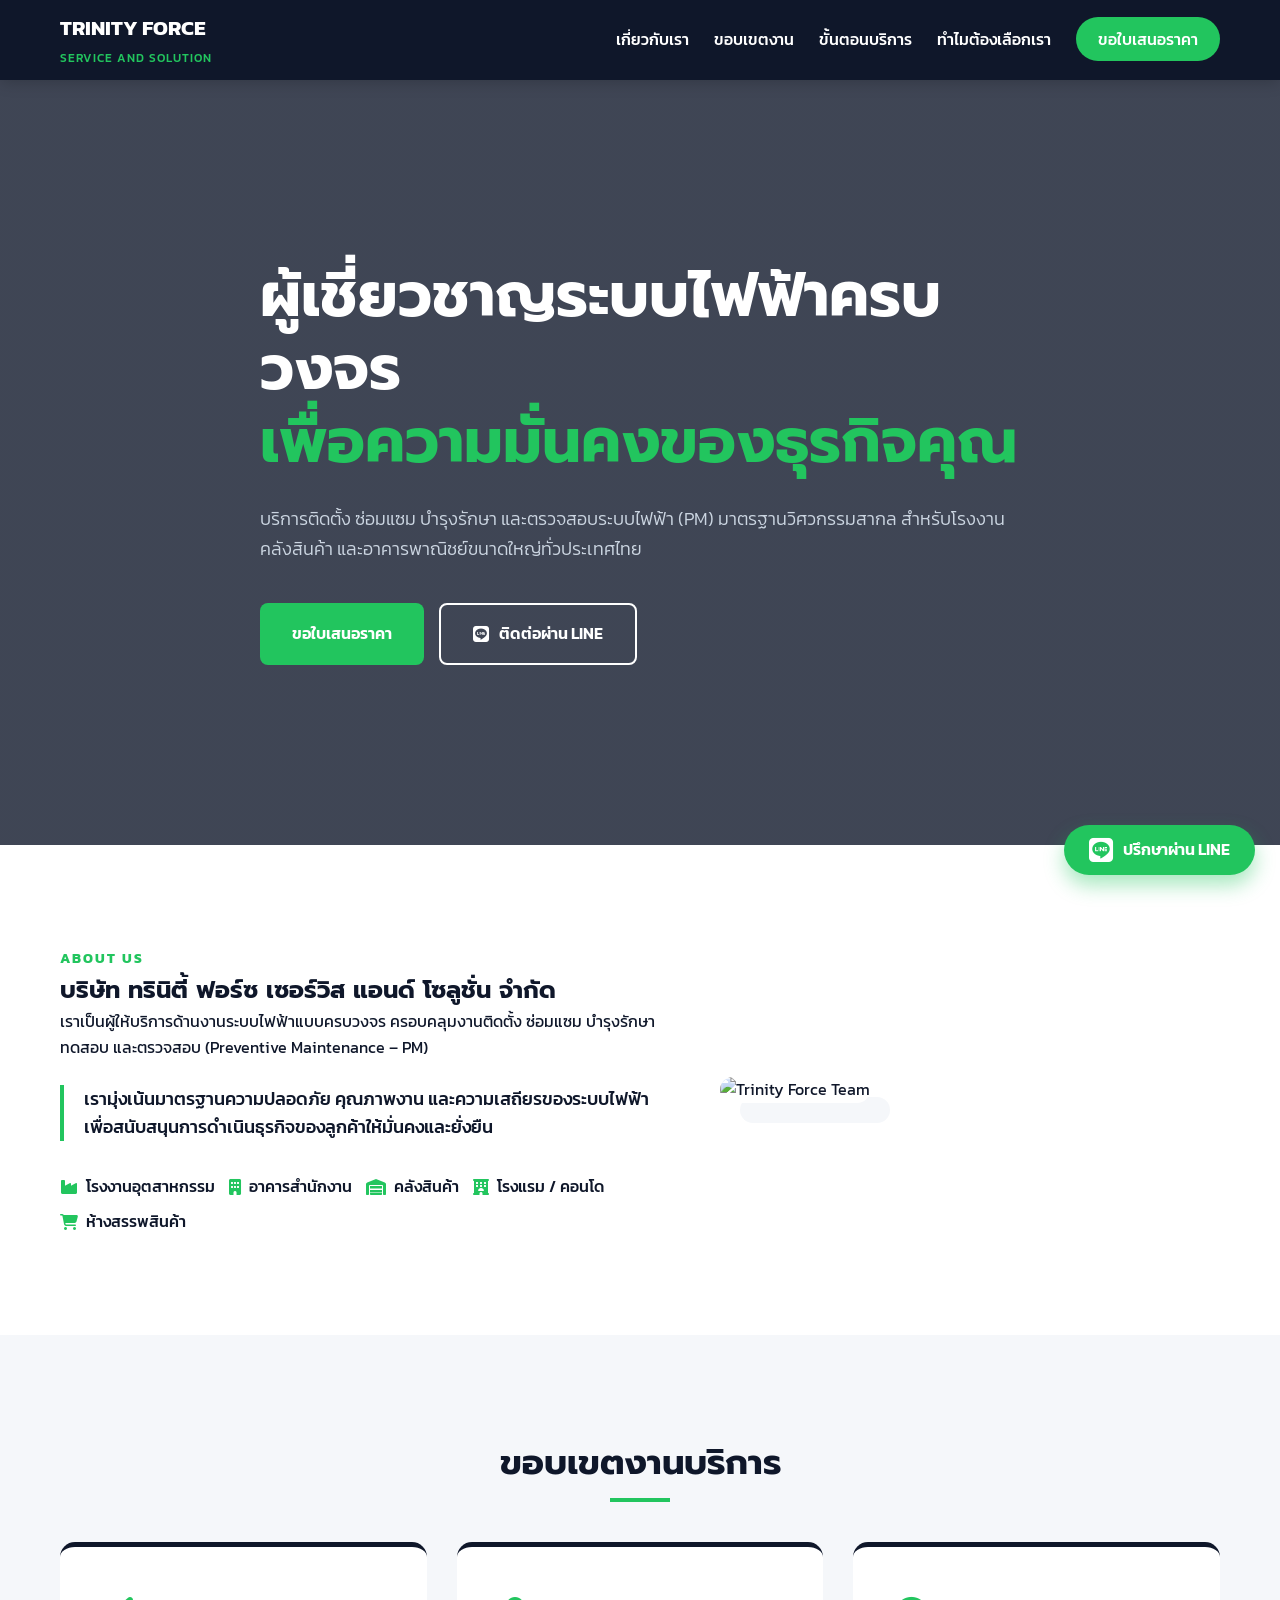
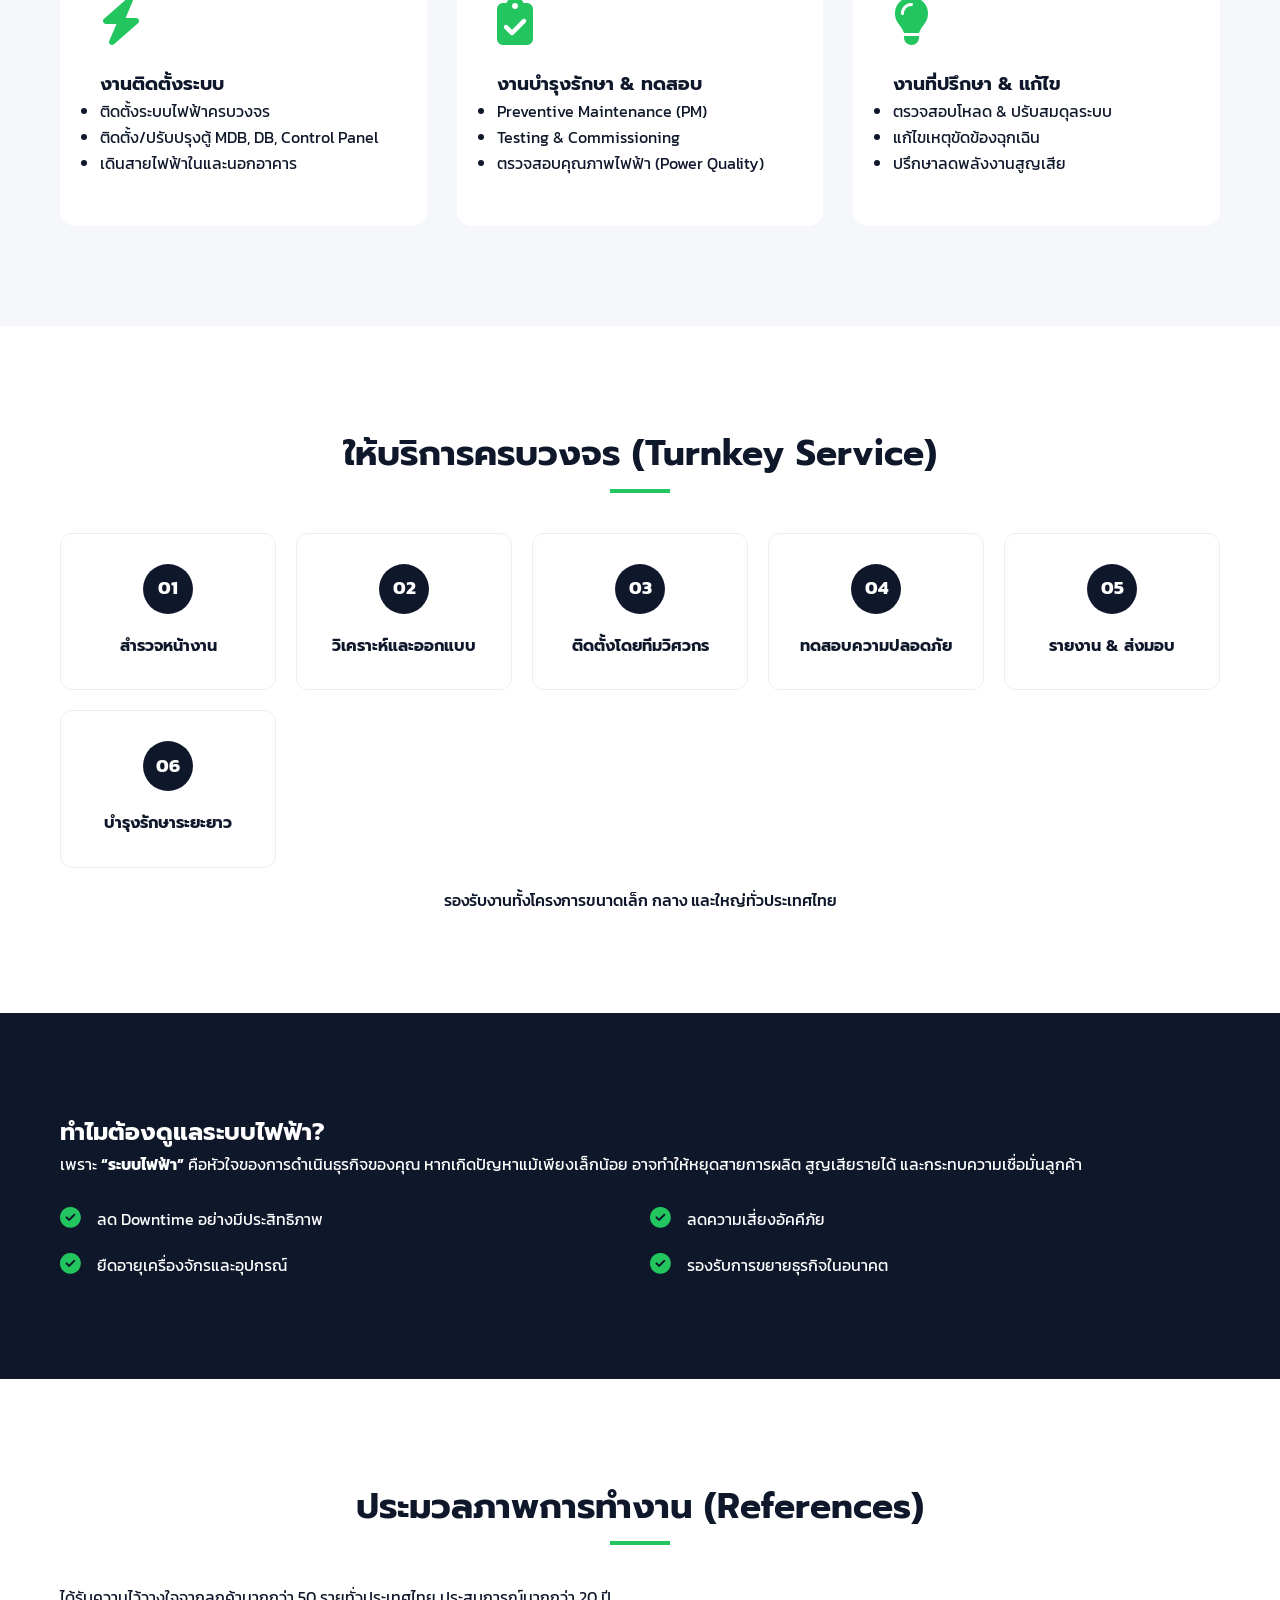
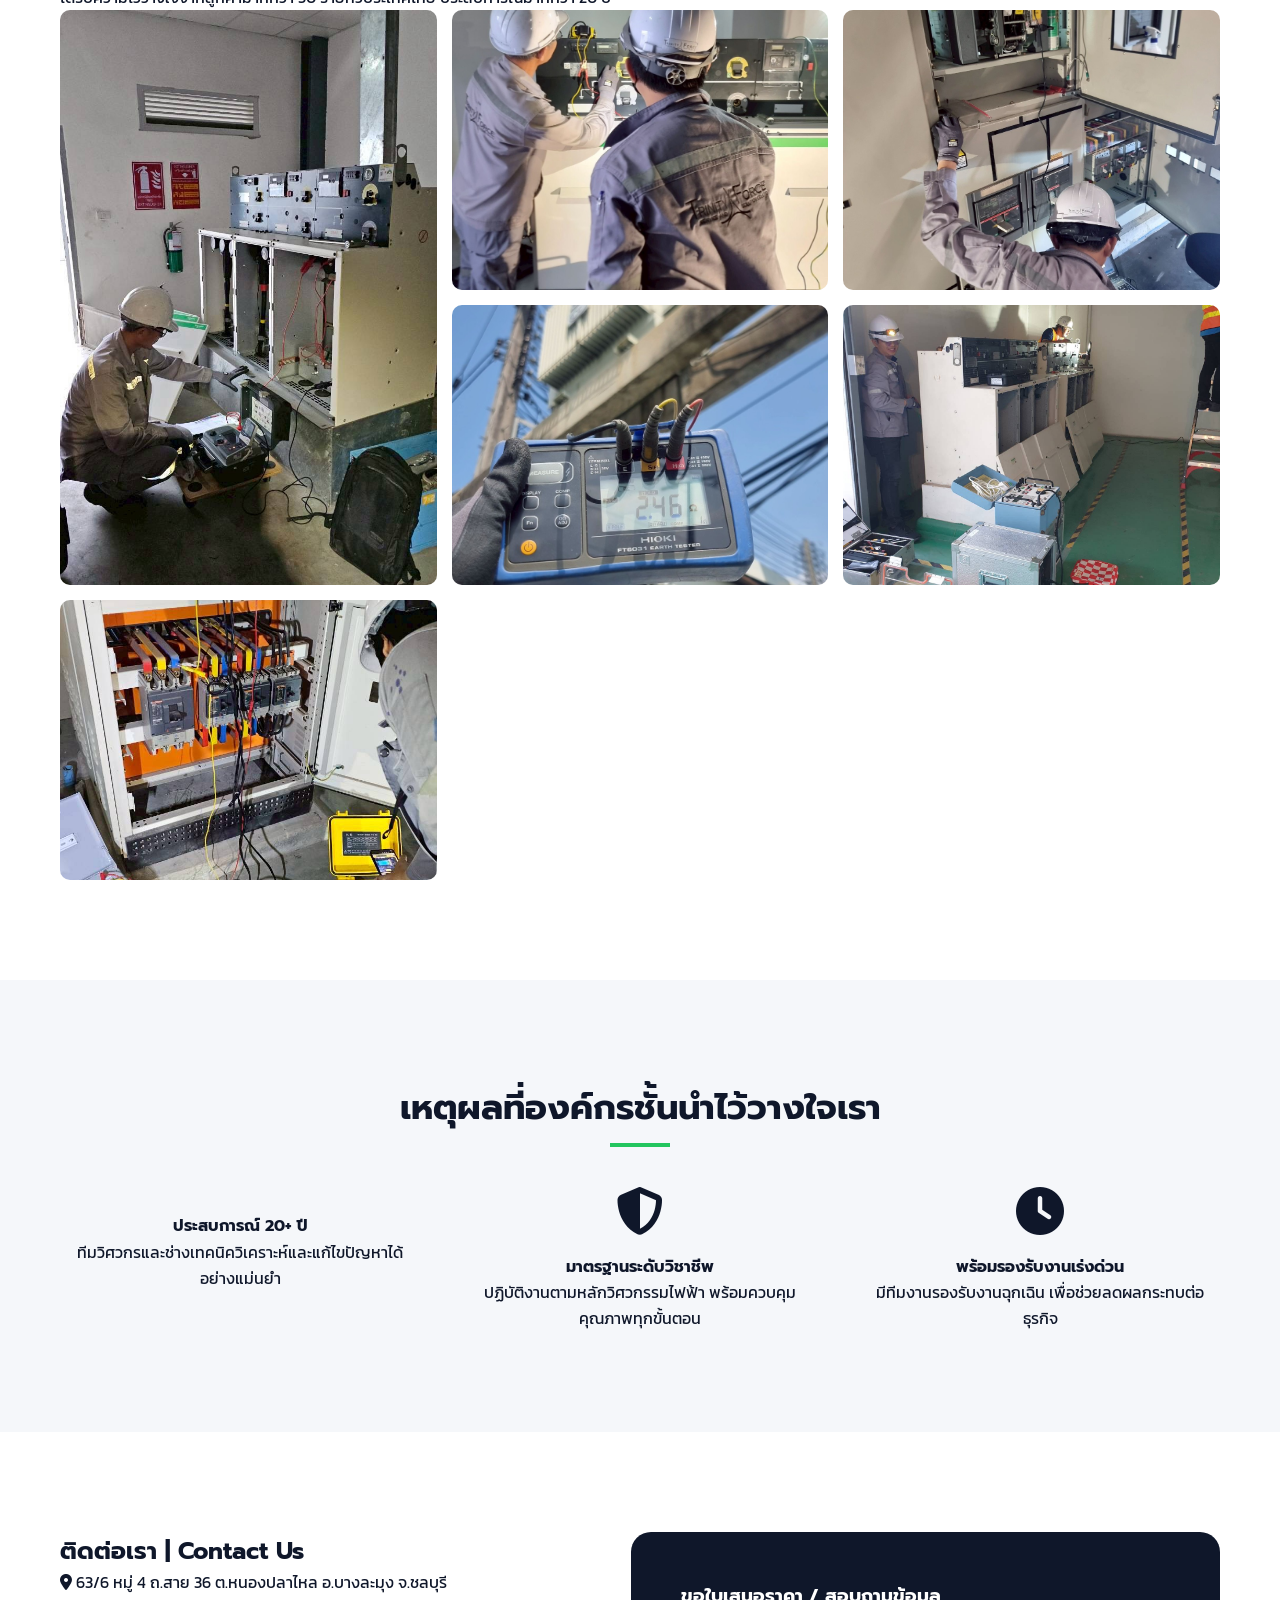
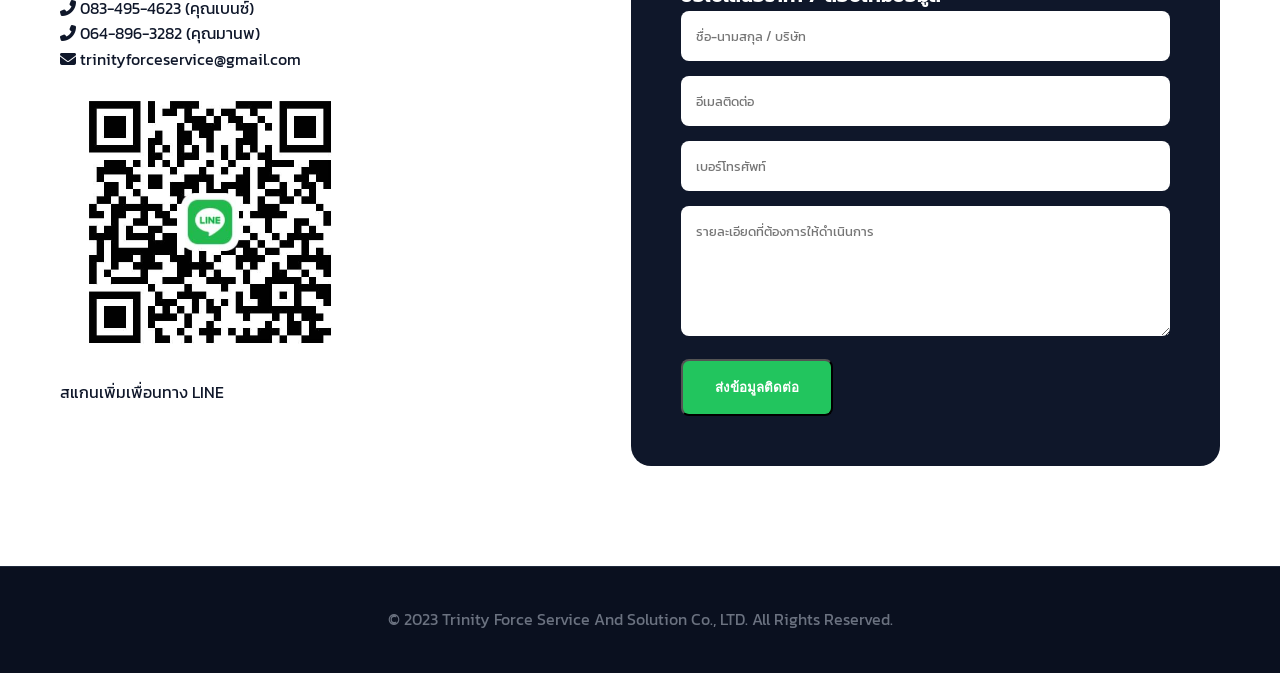
==== index.html @ d6a62339 "Add files via upload" ====
<!DOCTYPE html>
<html lang="th">
<head>
    <meta charset="UTF-8">
    <meta name="viewport" content="width=device-width, initial-scale=1.0">
    <title>Trinity Force Service And Solution | ผู้เชี่ยวชาญระบบไฟฟ้าครบวงจร</title>
    
    
    <!-- Fonts: Prompt & Kanit -->
    <link rel="preconnect" href="https://fonts.googleapis.com">
    <link rel="preconnect" href="https://fonts.gstatic.com" crossorigin>
    <link href="https://fonts.googleapis.com/css2?family=Kanit:wght@300;400;500&family=Prompt:wght@400;600;700&display=swap" rel="stylesheet">
    
    <!-- Icons: Font Awesome -->
    <link rel="stylesheet" href="https://cdnjs.cloudflare.com/ajax/libs/font-awesome/6.4.0/css/all.min.css">
    
    <!-- CSS Link -->
    <link rel="stylesheet" href="style.css">
</head>
<body>

    <!-- Floating LINE Button -->
    <a href="https://www.trinityforceservice.com" class="floating-line" target="_blank">
        <i class="fab fa-line"></i>
        <span>ปรึกษาผ่าน LINE</span>
    </a>

    <!-- Navbar -->
    <nav class="navbar">
        <div class="container nav-container">
            <div class="logo">
                <span class="brand-main">TRINITY FORCE</span>
                <span class="brand-sub">SERVICE AND SOLUTION</span>
            </div>
            <ul class="nav-links">
                <li><a href="https://www.trinityforceservice.com/about">เกี่ยวกับเรา</a></li>
                <li><a href="https://www.trinityforceservice.com/services">ขอบเขตงาน</a></li>
                <li><a href="https://www.trinityforceservice.com/turnkey">ขั้นตอนบริการ</a></li>
                <li><a href="https://www.trinityforceservice.com/why-us">ทำไมต้องเลือกเรา</a></li>
                <li><a href="https://www.trinityforceservice.com/contact" class="btn-nav">ขอใบเสนอราคา</a></li>
            </ul>
        </div>
    </nav>

    <!-- 1. Hero Section -->
    <header class="hero">
        <div class="container hero-content">
            <h1>ผู้เชี่ยวชาญระบบไฟฟ้าครบวงจร <br><span>เพื่อความมั่นคงของธุรกิจคุณ</span></h1>
            <p>บริการติดตั้ง ซ่อมแซม บำรุงรักษา และตรวจสอบระบบไฟฟ้า (PM) มาตรฐานวิศวกรรมสากล สำหรับโรงงาน คลังสินค้า และอาคารพาณิชย์ขนาดใหญ่ทั่วประเทศไทย</p>
            <div class="hero-btns">
                <a href="https://www.trinityforceservice.com/contact" class="btn btn-primary">ขอใบเสนอราคา</a>
                <a href="https://www.trinityforceservice.com" class="btn btn-line"><i class="fab fa-line"></i> ติดต่อผ่าน LINE</a>
            </div>
        </div>
    </header>

    <!-- 2. About Us -->
    <section id="about" class="about container">
        <div class="about-grid">
            <div class="about-text">
                <span class="section-tag">About Us</span>
                <h2>บริษัท ทรินิตี้ ฟอร์ซ เซอร์วิส แอนด์ โซลูชั่น จำกัด</h2>
                <p>เราเป็นผู้ให้บริการด้านงานระบบไฟฟ้าแบบครบวงจร ครอบคลุมงานติดตั้ง ซ่อมแซม บำรุงรักษา ทดสอบ และตรวจสอบ (Preventive Maintenance – PM)</p>
                <p class="highlight-p">เรามุ่งเน้นมาตรฐานความปลอดภัย คุณภาพงาน และความเสถียรของระบบไฟฟ้า เพื่อสนับสนุนการดำเนินธุรกิจของลูกค้าให้มั่นคงและยั่งยืน</p>
                <div class="target-sectors">
                    <span><i class="fas fa-industry"></i> โรงงานอุตสาหกรรม</span>
                    <span><i class="fas fa-building"></i> อาคารสำนักงาน</span>
                    <span><i class="fas fa-warehouse"></i> คลังสินค้า</span>
                    <span><i class="fas fa-hotel"></i> โรงแรม / คอนโด</span>
                    <span><i class="fas fa-shopping-cart"></i> ห้างสรรพสินค้า</span>
                </div>
            </div>
            <div class="about-img">
                <img src="https://images.unsplash.com/photo-1544724569-5f546fd6f2b5?auto=format&fit=crop&q=80" alt="Trinity Force Team">
            </div>
        </div>
    </section>

    <!-- 3. Services (Scope of Work) -->
    <section id="services" class="services">
        <div class="container">
            <h2 class="section-title">ขอบเขตงานบริการ</h2>
            <div class="service-grid">
                <div class="service-card">
                    <i class="fas fa-bolt"></i>
                    <h3>งานติดตั้งระบบ</h3>
                    <ul>
                        <li>ติดตั้งระบบไฟฟ้าครบวงจร</li>
                        <li>ติดตั้ง/ปรับปรุงตู้ MDB, DB, Control Panel</li>
                        <li>เดินสายไฟฟ้าในและนอกอาคาร</li>
                    </ul>
                </div>
                <div class="service-card">
                    <i class="fas fa-clipboard-check"></i>
                    <h3>งานบำรุงรักษา & ทดสอบ</h3>
                    <ul>
                        <li>Preventive Maintenance (PM)</li>
                        <li>Testing & Commissioning</li>
                        <li>ตรวจสอบคุณภาพไฟฟ้า (Power Quality)</li>
                    </ul>
                </div>
                <div class="service-card">
                    <i class="fas fa-lightbulb"></i>
                    <h3>งานที่ปรึกษา & แก้ไข</h3>
                    <ul>
                        <li>ตรวจสอบโหลด & ปรับสมดุลระบบ</li>
                        <li>แก้ไขเหตุขัดข้องฉุกเฉิน</li>
                        <li>ปรึกษาลดพลังงานสูญเสีย</li>
                    </ul>
                </div>
            </div>
        </div>
    </section>

    <!-- 4. Turnkey Service Process -->
    <section id="turnkey" class="turnkey container">
        <h2 class="section-title">ให้บริการครบวงจร (Turnkey Service)</h2>
        <div class="process-steps">
            <div class="step">
                <div class="step-num">01</div>
                <h4>สำรวจหน้างาน</h4>
            </div>
            <div class="step">
                <div class="step-num">02</div>
                <h4>วิเคราะห์และออกแบบ</h4>
            </div>
            <div class="step">
                <div class="step-num">03</div>
                <h4>ติดตั้งโดยทีมวิศวกร</h4>
            </div>
            <div class="step">
                <div class="step-num">04</div>
                <h4>ทดสอบความปลอดภัย</h4>
            </div>
            <div class="step">
                <div class="step-num">05</div>
                <h4>รายงาน & ส่งมอบ</h4>
            </div>
            <div class="step">
                <div class="step-num">06</div>
                <h4>บำรุงรักษาระยะยาว</h4>
            </div>
        </div>
        <p class="process-note">รองรับงานทั้งโครงการขนาดเล็ก กลาง และใหญ่ทั่วประเทศไทย</p>
    </section>

    <!-- 5. Importance Section (Why it matters) -->
    <section class="importance">
        <div class="container importance-grid">
            <div class="importance-text">
                <h2>ทำไมต้องดูแลระบบไฟฟ้า?</h2>
                <p>เพราะ <strong>“ระบบไฟฟ้า”</strong> คือหัวใจของการดำเนินธุรกิจของคุณ หากเกิดปัญหาแม้เพียงเล็กน้อย อาจทำให้หยุดสายการผลิต สูญเสียรายได้ และกระทบความเชื่อมั่นลูกค้า</p>
                <div class="benefits-grid">
                    <div class="benefit-item"><i class="fas fa-check-circle"></i> ลด Downtime อย่างมีประสิทธิภาพ</div>
                    <div class="benefit-item"><i class="fas fa-check-circle"></i> ลดความเสี่ยงอัคคีภัย</div>
                    <div class="benefit-item"><i class="fas fa-check-circle"></i> ยืดอายุเครื่องจักรและอุปกรณ์</div>
                    <div class="benefit-item"><i class="fas fa-check-circle"></i> รองรับการขยายธุรกิจในอนาคต</div>
                </div>
            </div>
        </div>
    </section>

    <!-- 6. Work Gallery -->
    <section id="work" class="gallery container">
        <h2 class="section-title">ประมวลภาพการทำงาน (References)</h2>
        <p class="section-subtitle">ได้รับความไว้วางใจจากลูกค้ามากกว่า 50 รายทั่วประเทศไทย ประสบการณ์มากกว่า 20 ปี</p>
        <div class="gallery-grid">
            <div class="gallery-item large">
                <img src="work1.jpg" alt="งานติดตั้งระบบไฟฟ้าโรงงาน">
            </div>
            <div class="gallery-item">
                <img src="work2.jpg" alt="งานติดตั้งระบบไฟฟ้าโรงงาน">
            </div>
            <div class="gallery-item">
                <img src="work3.jpg" alt="งานติดตั้งระบบไฟฟ้าโรงงาน">
            </div>
            <div class="gallery-item">
                <img src="work4.jpg" alt="งานติดตั้งระบบไฟฟ้าโรงงาน">
            </div>
            <div class="gallery-item">
                <img src="work5.jpg" alt="งานติดตั้งระบบไฟฟ้าโรงงาน">
            </div>
            <div class="gallery-item">
                <img src="work6.jpg" alt="งานติดตั้งระบบไฟฟ้าโรงงาน">
            </div>
        </div>
    </section>

    <!-- 7. Why Choose Us -->
    <section id="why-us" class="why-us">
        <div class="container">
            <h2 class="section-title">เหตุผลที่องค์กรชั้นนำไว้วางใจเรา</h2>
            <div class="reasons-grid">
                <div class="reason">
                    <i class="fas fa-user-expert"></i>
                    <h4>ประสบการณ์ 20+ ปี</h4>
                    <p>ทีมวิศวกรและช่างเทคนิควิเคราะห์และแก้ไขปัญหาได้อย่างแม่นยำ</p>
                </div>
                <div class="reason">
                    <i class="fas fa-shield-alt"></i>
                    <h4>มาตรฐานระดับวิชาชีพ</h4>
                    <p>ปฏิบัติงานตามหลักวิศวกรรมไฟฟ้า พร้อมควบคุมคุณภาพทุกขั้นตอน</p>
                </div>
                <div class="reason">
                    <i class="fas fa-clock"></i>
                    <h4>พร้อมรองรับงานเร่งด่วน</h4>
                    <p>มีทีมงานรองรับงานฉุกเฉิน เพื่อช่วยลดผลกระทบต่อธุรกิจ</p>
                </div>
            </div>
        </div>
    </section>

    <!-- 8. Contact Us -->
    <section id="contact" class="contact container">
        <div class="contact-grid">
            <div class="contact-info">
                <h2>ติดต่อเรา | Contact Us</h2>
                <div class="contact-details">
                    <p><i class="fas fa-map-marker-alt"></i> 63/6 หมู่ 4 ถ.สาย 36 ต.หนองปลาไหล อ.บางละมุง จ.ชลบุรี</p>
                    <div class="phones">
                        <p><i class="fas fa-phone-alt"></i> 083-495-4623 (คุณเบนซ์)</p>
                        <p><i class="fas fa-phone-alt"></i> 064-896-3282 (คุณมานพ)</p>
                    </div>
                    <p><i class="fas fa-envelope"></i> trinityforceservice@gmail.com</p>
                </div>
                <div class="qr-code">
                    <a href="https://www.trinityforceservice.com" target="_blank">
                        <img src="Line.jpg" alt="Line QR" width="300" height="300">
                    </a>
                    <p>สแกนเพิ่มเพื่อนทาง LINE</p>
                </div>
            </div>
            <div class="contact-form">
                <h3>ขอใบเสนอราคา / สอบถามข้อมูล</h3>
                <form>
                    <input type="text" placeholder="ชื่อ-นามสกุล / บริษัท" required>
                    <input type="email" placeholder="อีเมลติดต่อ">
                    <input type="tel" placeholder="เบอร์โทรศัพท์" required>
                    <textarea placeholder="รายละเอียดที่ต้องการให้ดำเนินการ" rows="5"></textarea>
                    <button type="submit" class="btn btn-primary full-btn">ส่งข้อมูลติดต่อ</button>
                </form>
            </div>
        </div>
    </section>

    <footer>
        <div class="container">
            <p>&copy; 2023 Trinity Force Service And Solution Co., LTD. All Rights Reserved.</p>
        </div>
    </footer>

</body>
</html>
---- style.css ----
/* ===================== Color Palette ===================== */
:root {
    --navy: #0F172A;          /* สีกรมเข้ม */
    --navy-light: #1E293B;
    --white: #ffffff;
    --light-gray: #F5F7FA;
    --medium-gray: #6B7280;
    --green: #22C55E;         /* สีเขียวเด่น */
}

/* ===================== Base ===================== */
* {
    margin: 0;
    padding: 0;
    box-sizing: border-box;
}
html {
    scroll-behavior: smooth;
}
body {
    font-family: 'Kanit', sans-serif;
    color: var(--navy);
    background: var(--white);
    line-height: 1.6;
}
h1,h2,h3,h4,h5,h6 {
    font-family: 'Prompt', sans-serif;
}
.container {
    max-width: 1200px;
    margin: auto;
    padding: 0 20px;
}

/* ===================== Navbar ===================== */
.navbar {
    background: var(--navy);
    height: 80px;
    display: flex;
    align-items: center;
    position: sticky;
    top: 0;
    z-index: 1000;
    box-shadow: 0 2px 15px rgba(0,0,0,0.2);
}
.nav-container {
    display: flex;
    justify-content: space-between;
    align-items: center;
    width: 100%;
}
.logo .brand-main {
    font-weight: 700;
    font-size: 1.3rem;
    color: var(--white);
    display: block;
}
.logo .brand-sub {
    font-size: 0.75rem;
    color: var(--green);
    letter-spacing: 1px;
    font-weight: 500;
}
.nav-links {
    display: flex;
    list-style: none;
    gap: 25px;
    align-items: center;
}
.nav-links a {
    text-decoration: none;
    color: var(--white);
    font-weight: 500;
    transition: 0.3s;
}
.nav-links a:hover {
    color: var(--green);
}
.btn-nav {
    background: var(--green);
    color: var(--white);
    padding: 10px 22px;
    border-radius: 50px;
    font-weight: 600;
}
.btn-nav:hover {
    background: #1eb054;
}

/* ===================== Hero ===================== */
.hero {
    height: 85vh;
    background: linear-gradient(rgba(15,23,42,0.8), rgba(15,23,42,0.8)),
        url('https://images.unsplash.com/photo-1581092160562-40aa08e78837?auto=format&fit=crop&q=80');
    background-size: cover;
    background-position: center;
    display: flex;
    align-items: center;
    color: var(--white);
}
.hero-content {
    max-width: 800px;
}
.hero h1 {
    font-size: clamp(2.2rem, 5vw, 3.8rem);
    margin-bottom: 25px;
    line-height: 1.2;
}
.hero h1 span {
    color: var(--green);
}
.hero p {
    font-size: 1.15rem;
    color: #cbd5e1;
    margin-bottom: 40px;
    font-weight: 300;
}
.hero-btns {
    display: flex;
    gap: 15px;
}
.btn {
    display: inline-flex;
    align-items: center;
    gap: 10px;
    padding: 16px 32px;
    border-radius: 8px;
    font-weight: 600;
    text-decoration: none;
    transition: 0.3s;
}
.btn-primary {
    background: var(--green);
    color: var(--white);
}
.btn-primary:hover {
    background: #1eb054;
    transform: translateY(-3px);
}
.btn-line {
    border: 2px solid var(--white);
    color: var(--white);
}
.btn-line:hover {
    background: var(--white);
    color: var(--navy);
    transform: translateY(-3px);
}

/* ===================== Section Titles ===================== */
.section-title {
    font-size: 2.2rem;
    text-align: center;
    color: var(--navy);
    margin-bottom: 50px;
    position: relative;
}
.section-title::after {
    content: '';
    width: 60px;
    height: 4px;
    background: var(--green);
    position: absolute;
    bottom: -10px;
    left: 50%;
    transform: translateX(-50%);
}

/* ===================== About ===================== */
.about {
    padding: 100px 20px;
}
.about-grid {
    display: grid;
    grid-template-columns: 1.2fr 1fr;
    gap: 60px;
    align-items: center;
}
.about-img img {
    width: 100%;
    border-radius: 15px;
    box-shadow: 20px 20px 0 var(--light-gray);
}
.section-tag {
    color: var(--green);
    font-weight: 700;
    text-transform: uppercase;
    letter-spacing: 2px;
    font-size: 0.9rem;
}
.highlight-p {
    border-left: 4px solid var(--green);
    padding-left: 20px;
    margin: 25px 0;
    font-weight: 500;
    font-size: 1.1rem;
}
.target-sectors span {
    display: inline-flex;
    align-items: center;
    gap: 8px;
    margin: 8px 10px 0 0;
    font-weight: 500;
    color: var(--navy);
}
.target-sectors i {
    color: var(--green);
}

/* ===================== Services ===================== */
.services {
    background: var(--light-gray);
    padding: 100px 0;
}
.service-grid {
    display: grid;
    grid-template-columns: repeat(auto-fit, minmax(320px, 1fr));
    gap: 30px;
}
.service-card {
    padding: 50px 40px;
    background: var(--white);
    border-radius: 15px;
    transition: 0.3s;
    border-top: 5px solid var(--navy);
}
.service-card:hover {
    transform: translateY(-10px);
    box-shadow: 0 20px 40px rgba(0,0,0,0.05);
}
.service-card i {
    font-size: 3rem;
    color: var(--green);
    margin-bottom: 25px;
}

/* ===================== Turnkey ===================== */
.turnkey {
    padding: 100px 20px;
    text-align: center;
}
.process-steps {
    display: grid;
    grid-template-columns: repeat(auto-fit, minmax(180px,1fr));
    gap: 20px;
    margin-top: 50px;
}
.step {
    background: var(--white);
    padding: 30px 20px;
    border-radius: 12px;
    border: 1px solid #eee;
}
.step-num {
    width: 50px;
    height: 50px;
    border-radius: 50%;
    background: var(--navy);
    color: white;
    display: flex;
    justify-content: center;
    align-items: center;
    margin: 0 auto 20px;
    font-weight: 700;
    font-size: 1.2rem;
}
.process-note {
    margin-top: 20px;
    font-weight: 500;
    color: var(--navy);
}

/* ===================== Importance ===================== */
.importance {
    background: var(--navy);
    color: white;
    padding: 100px 20px;
}
.benefits-grid {
    display: grid;
    grid-template-columns: 1fr 1fr;
    gap: 20px;
    margin-top: 30px;
}
.benefit-item i {
    color: var(--green);
    font-size: 1.3rem;
    margin-right: 12px;
}

/* ===================== Gallery ===================== */
.gallery {
    padding: 100px 20px;
}
.gallery-grid {
    display: grid;
    grid-template-columns: repeat(3,1fr);
    gap: 15px;
    grid-auto-rows: 280px;
}
.gallery-item {
    position: relative;
    overflow: hidden;
    border-radius: 10px;
}
.gallery-item.large {
    grid-row: span 2;
}
.gallery-item img {
    width: 100%;
    height: 100%;
    object-fit: cover;
    transition: 0.5s;
}
.gallery-item:hover img {
    transform: scale(1.1);
}

/* ===================== Why Us ===================== */
.why-us {
    background: var(--light-gray);
    padding: 100px 0;
}
.reasons-grid {
    display: grid;
    grid-template-columns: repeat(3,1fr);
    gap: 40px;
    text-align: center;
}
.reason i {
    font-size: 3rem;
    color: var(--navy);
    margin-bottom: 20px;
}

/* ===================== Contact ===================== */
.contact {
    padding: 100px 20px;
}
.contact-grid {
    display: grid;
    grid-template-columns: 1fr 1.2fr;
    gap: 80px;
}
.contact-form {
    background: var(--navy);
    padding: 50px;
    border-radius: 20px;
    color: white;
}
.contact-form input,
.contact-form textarea {
    width: 100%;
    padding: 15px;
    margin-bottom: 15px;
    border-radius: 8px;
    border: none;
    font-family: 'Kanit';
}

/* ===================== Floating LINE Button ===================== */
.floating-line {
    position: fixed;
    bottom: 25px;
    right: 25px;
    background: var(--green);
    color: white;
    padding: 12px 25px;
    border-radius: 50px;
    display: flex;
    align-items: center;
    gap: 10px;
    text-decoration: none;
    z-index: 999;
    font-weight: 600;
    font-size: 1rem;
    box-shadow: 0 10px 20px rgba(34,197,94,0.4);
}
.floating-line i {
    font-size: 1.5rem;
}

/* ===================== Footer ===================== */
footer {
    background: #0a101f;
    color: var(--medium-gray);
    padding: 40px 0;
    text-align: center;
    border-top: 1px solid var(--navy-light);
}

/* ===================== Responsive ===================== */
@media(max-width: 992px){
    .nav-links { display: none; }
    .about-grid,
    .contact-grid,
    .benefits-grid,
    .reasons-grid { grid-template-columns: 1fr; }
    .gallery-grid { grid-template-columns: 1fr 1fr; grid-auto-rows: 200px; }
    .gallery-item.large { grid-row: span 1; height: 200px; }
}
@media(max-width: 768px){
    .floating-line {
        padding: 10px 20px;
        font-size: 0.95rem;
        gap: 8px;
    }
    .floating-line i {
        font-size: 1.3rem;
    }
}
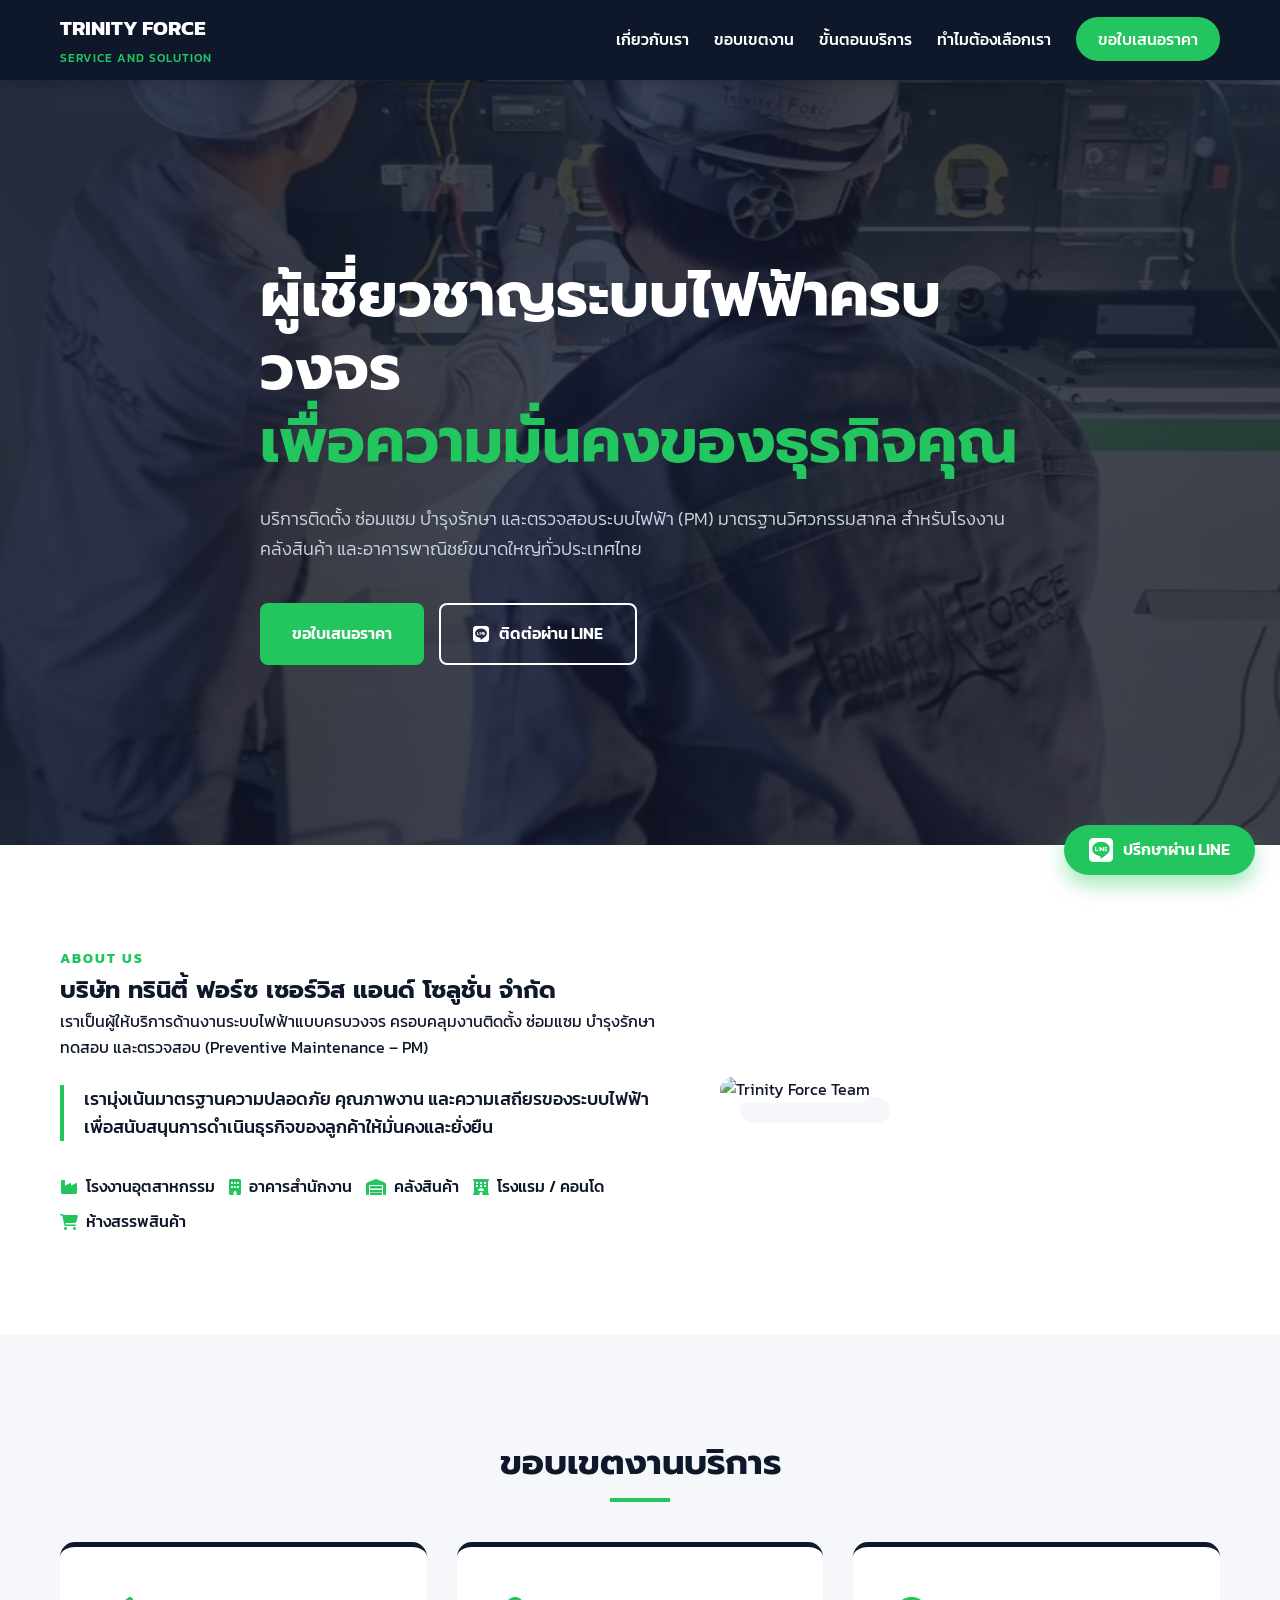
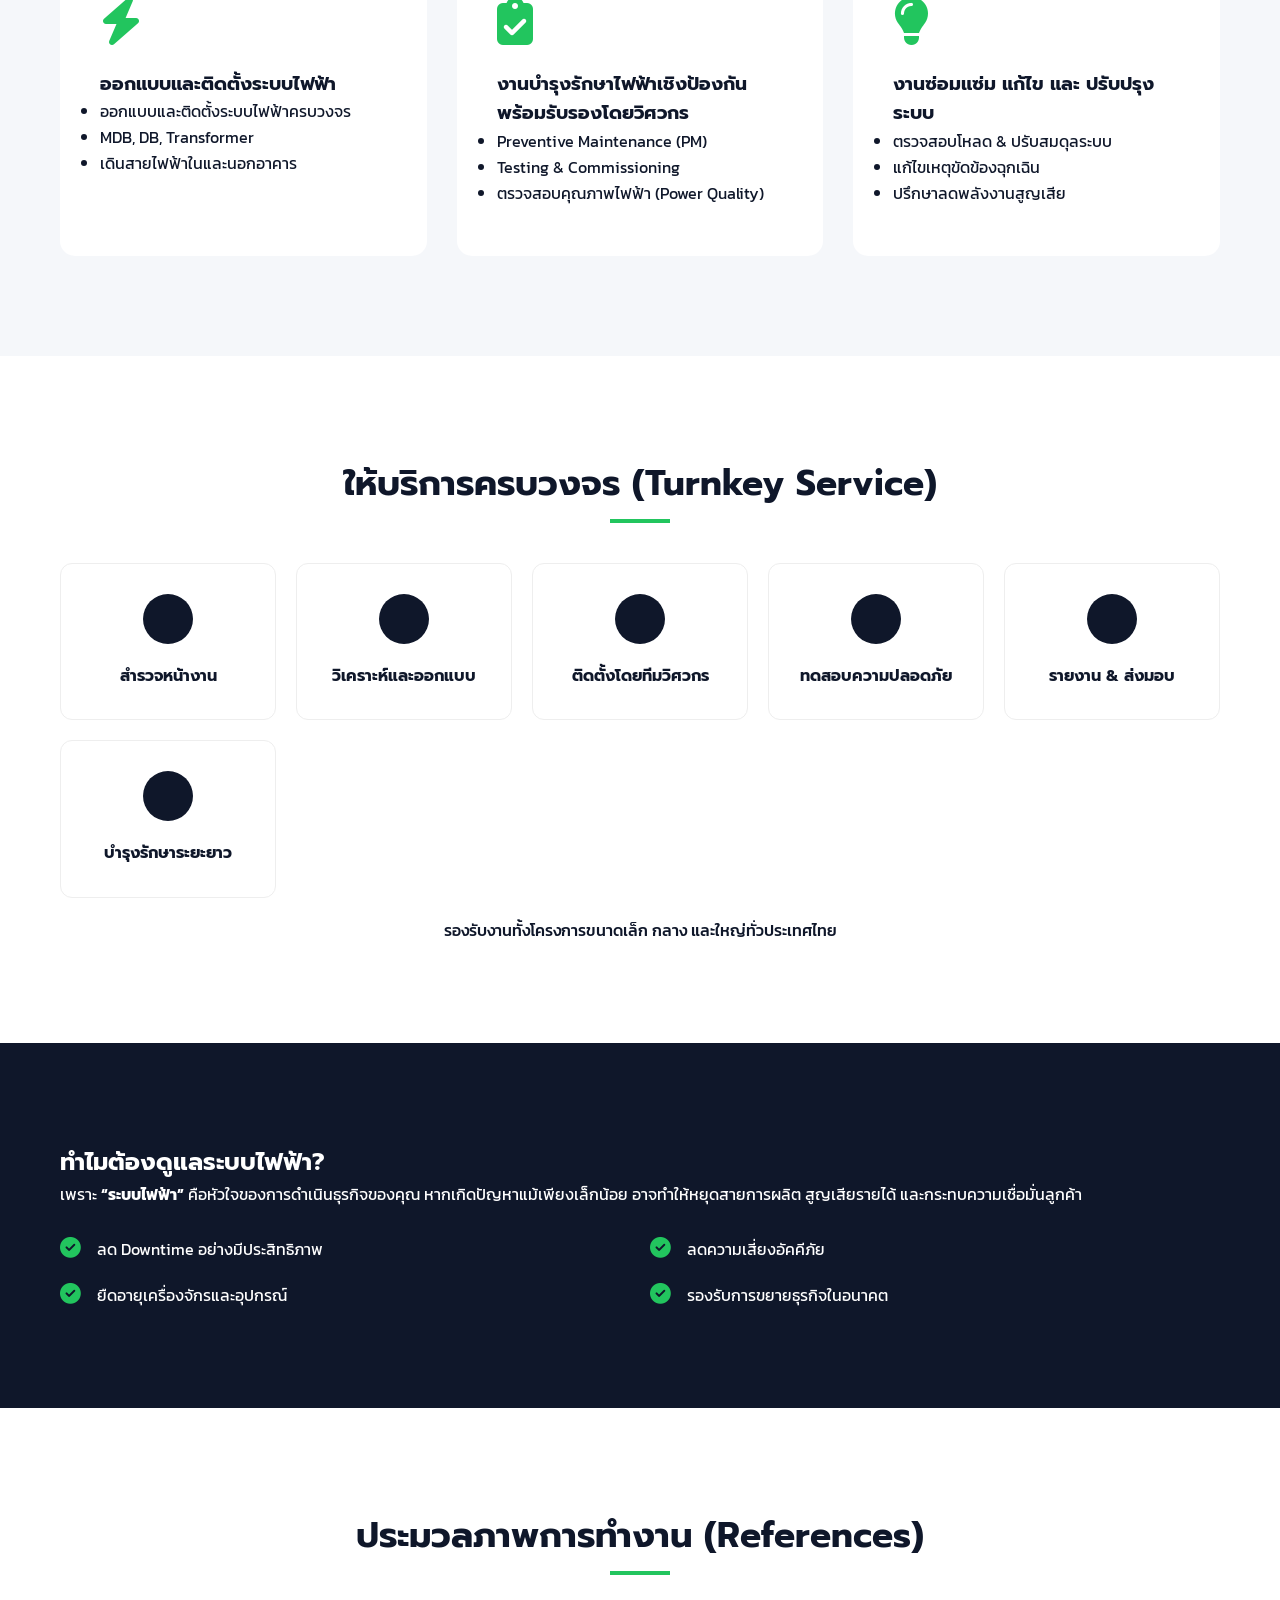
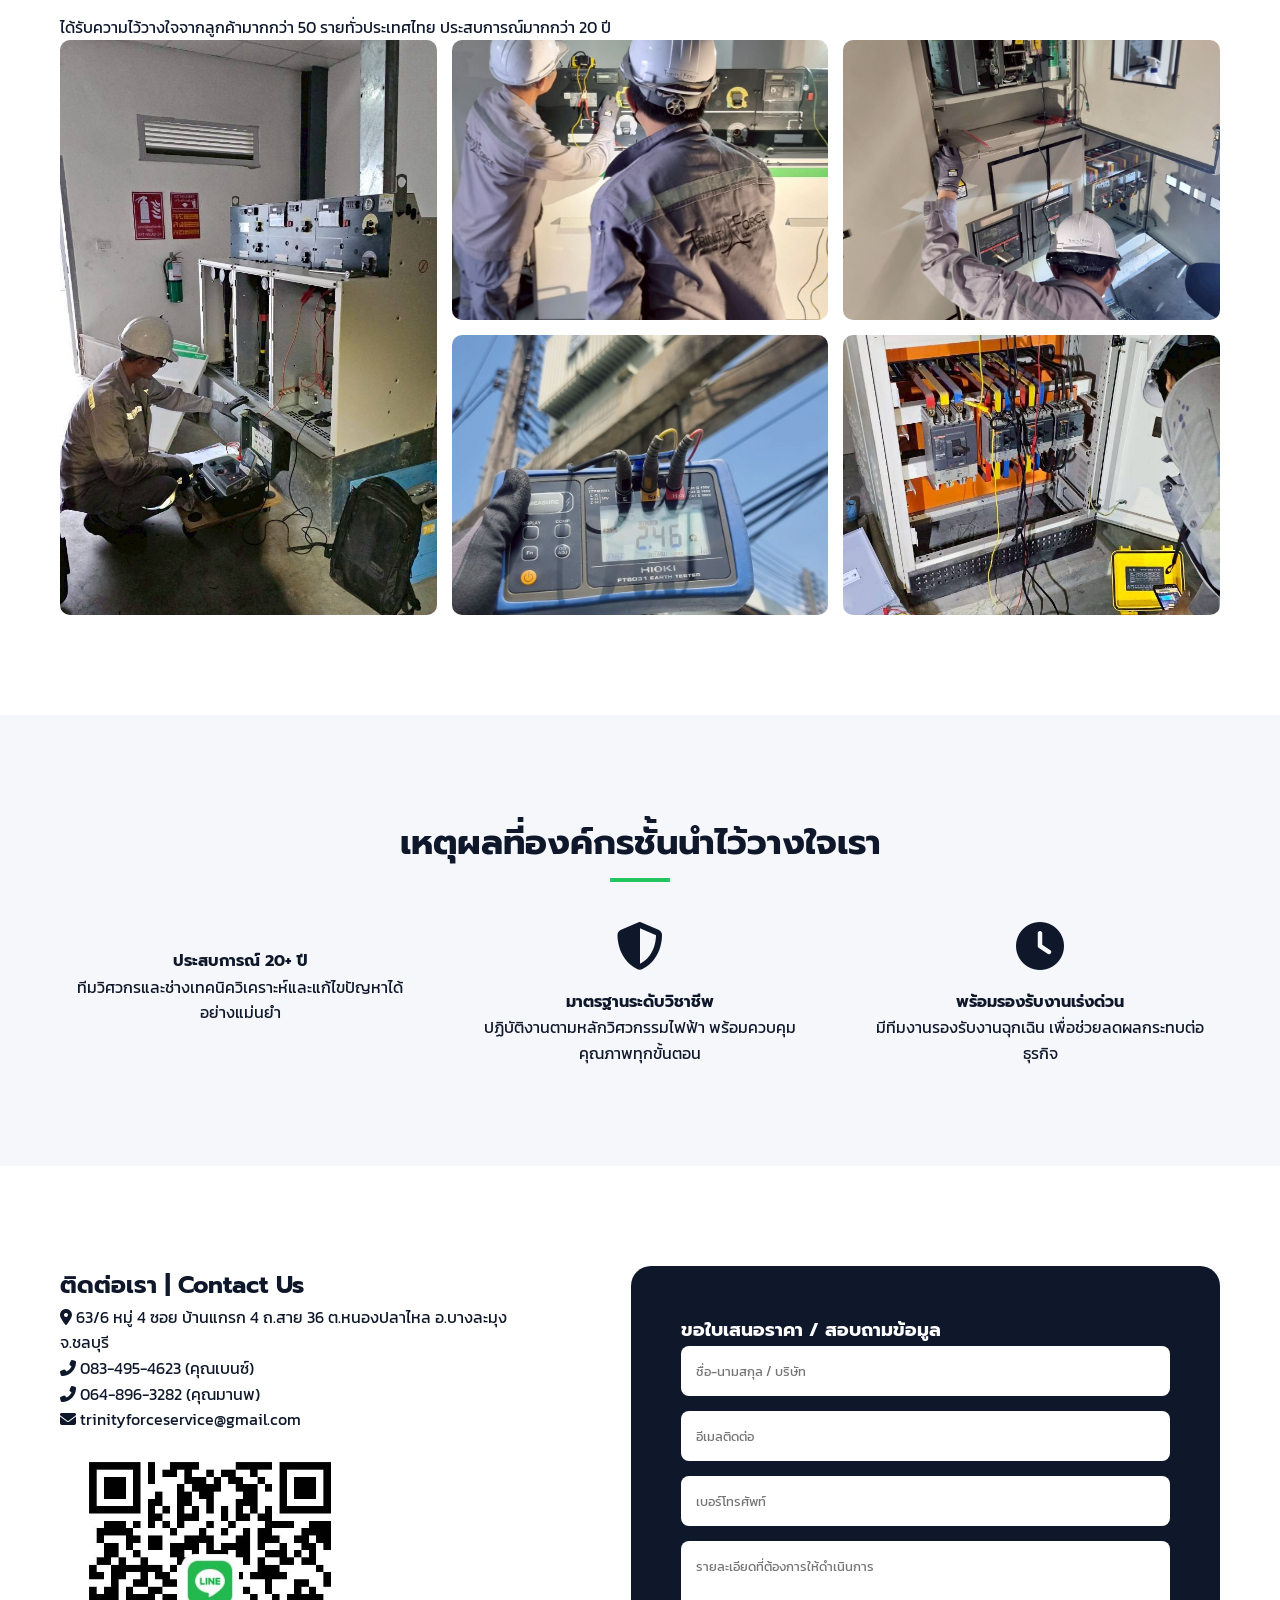
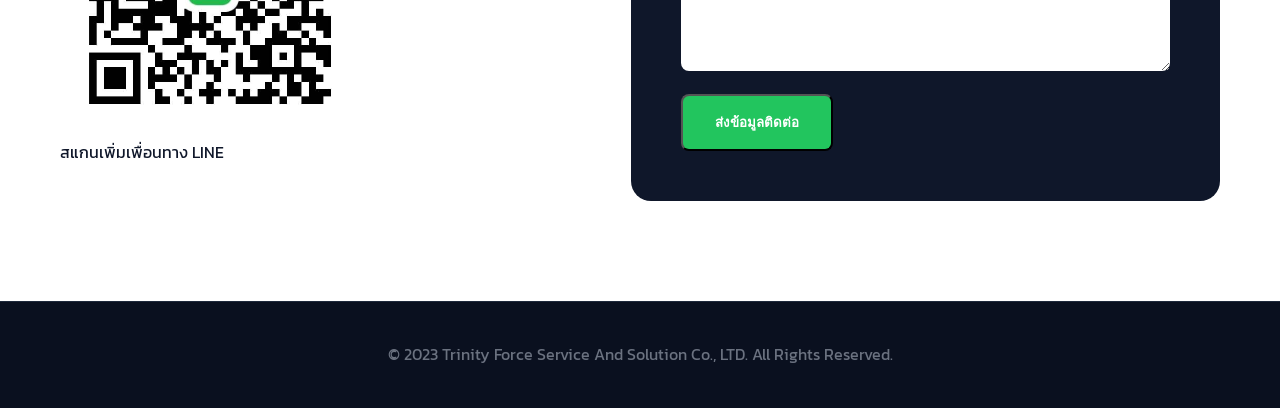
==== commit 59c5bcee: "Update website" ====
--- a/index.html
+++ b/index.html
@@ -83,16 +83,16 @@
             <div class="service-grid">
                 <div class="service-card">
                     <i class="fas fa-bolt"></i>
-                    <h3>งานติดตั้งระบบ</h3>
+                    <h3>ออกแบบและติดตั้งระบบไฟฟ้า</h3>
                     <ul>
-                        <li>ติดตั้งระบบไฟฟ้าครบวงจร</li>
-                        <li>ติดตั้ง/ปรับปรุงตู้ MDB, DB, Control Panel</li>
+                        <li>ออกแบบและติดตั้งระบบไฟฟ้าครบวงจร</li>
+                        <li>MDB, DB, Transformer</li>
                         <li>เดินสายไฟฟ้าในและนอกอาคาร</li>
                     </ul>
                 </div>
                 <div class="service-card">
                     <i class="fas fa-clipboard-check"></i>
-                    <h3>งานบำรุงรักษา & ทดสอบ</h3>
+                    <h3>งานบำรุงรักษาไฟฟ้าเชิงป้องกัน พร้อมรับรองโดยวิศวกร</h3>
                     <ul>
                         <li>Preventive Maintenance (PM)</li>
                         <li>Testing & Commissioning</li>
@@ -101,7 +101,7 @@
                 </div>
                 <div class="service-card">
                     <i class="fas fa-lightbulb"></i>
-                    <h3>งานที่ปรึกษา & แก้ไข</h3>
+                    <h3>งานซ่อมแซ่ม แก้ไข และ ปรับปรุงระบบ</h3>
                     <ul>
                         <li>ตรวจสอบโหลด & ปรับสมดุลระบบ</li>
                         <li>แก้ไขเหตุขัดข้องฉุกเฉิน</li>
@@ -117,27 +117,27 @@
         <h2 class="section-title">ให้บริการครบวงจร (Turnkey Service)</h2>
         <div class="process-steps">
             <div class="step">
-                <div class="step-num">01</div>
+                <div class="step-num"></div>
                 <h4>สำรวจหน้างาน</h4>
             </div>
             <div class="step">
-                <div class="step-num">02</div>
+                <div class="step-num"></div>
                 <h4>วิเคราะห์และออกแบบ</h4>
             </div>
             <div class="step">
-                <div class="step-num">03</div>
+                <div class="step-num"></div>
                 <h4>ติดตั้งโดยทีมวิศวกร</h4>
             </div>
             <div class="step">
-                <div class="step-num">04</div>
+                <div class="step-num"></div>
                 <h4>ทดสอบความปลอดภัย</h4>
             </div>
             <div class="step">
-                <div class="step-num">05</div>
+                <div class="step-num"></div>
                 <h4>รายงาน & ส่งมอบ</h4>
             </div>
             <div class="step">
-                <div class="step-num">06</div>
+                <div class="step-num"></div>
                 <h4>บำรุงรักษาระยะยาว</h4>
             </div>
         </div>
@@ -178,9 +178,6 @@
                 <img src="work4.jpg" alt="งานติดตั้งระบบไฟฟ้าโรงงาน">
             </div>
             <div class="gallery-item">
-                <img src="work5.jpg" alt="งานติดตั้งระบบไฟฟ้าโรงงาน">
-            </div>
-            <div class="gallery-item">
                 <img src="work6.jpg" alt="งานติดตั้งระบบไฟฟ้าโรงงาน">
             </div>
         </div>
@@ -216,7 +213,7 @@
             <div class="contact-info">
                 <h2>ติดต่อเรา | Contact Us</h2>
                 <div class="contact-details">
-                    <p><i class="fas fa-map-marker-alt"></i> 63/6 หมู่ 4 ถ.สาย 36 ต.หนองปลาไหล อ.บางละมุง จ.ชลบุรี</p>
+                    <p><i class="fas fa-map-marker-alt"></i> 63/6 หมู่ 4 ซอย บ้านแกรก 4 ถ.สาย 36 ต.หนองปลาไหล อ.บางละมุง จ.ชลบุรี</p>
                     <div class="phones">
                         <p><i class="fas fa-phone-alt"></i> 083-495-4623 (คุณเบนซ์)</p>
                         <p><i class="fas fa-phone-alt"></i> 064-896-3282 (คุณมานพ)</p>
--- a/style.css
+++ b/style.css
@@ -91,7 +91,7 @@
 .hero {
     height: 85vh;
     background: linear-gradient(rgba(15,23,42,0.8), rgba(15,23,42,0.8)),
-        url('https://images.unsplash.com/photo-1581092160562-40aa08e78837?auto=format&fit=crop&q=80');
+        url('work2.jpg');
     background-size: cover;
     background-position: center;
     display: flex;
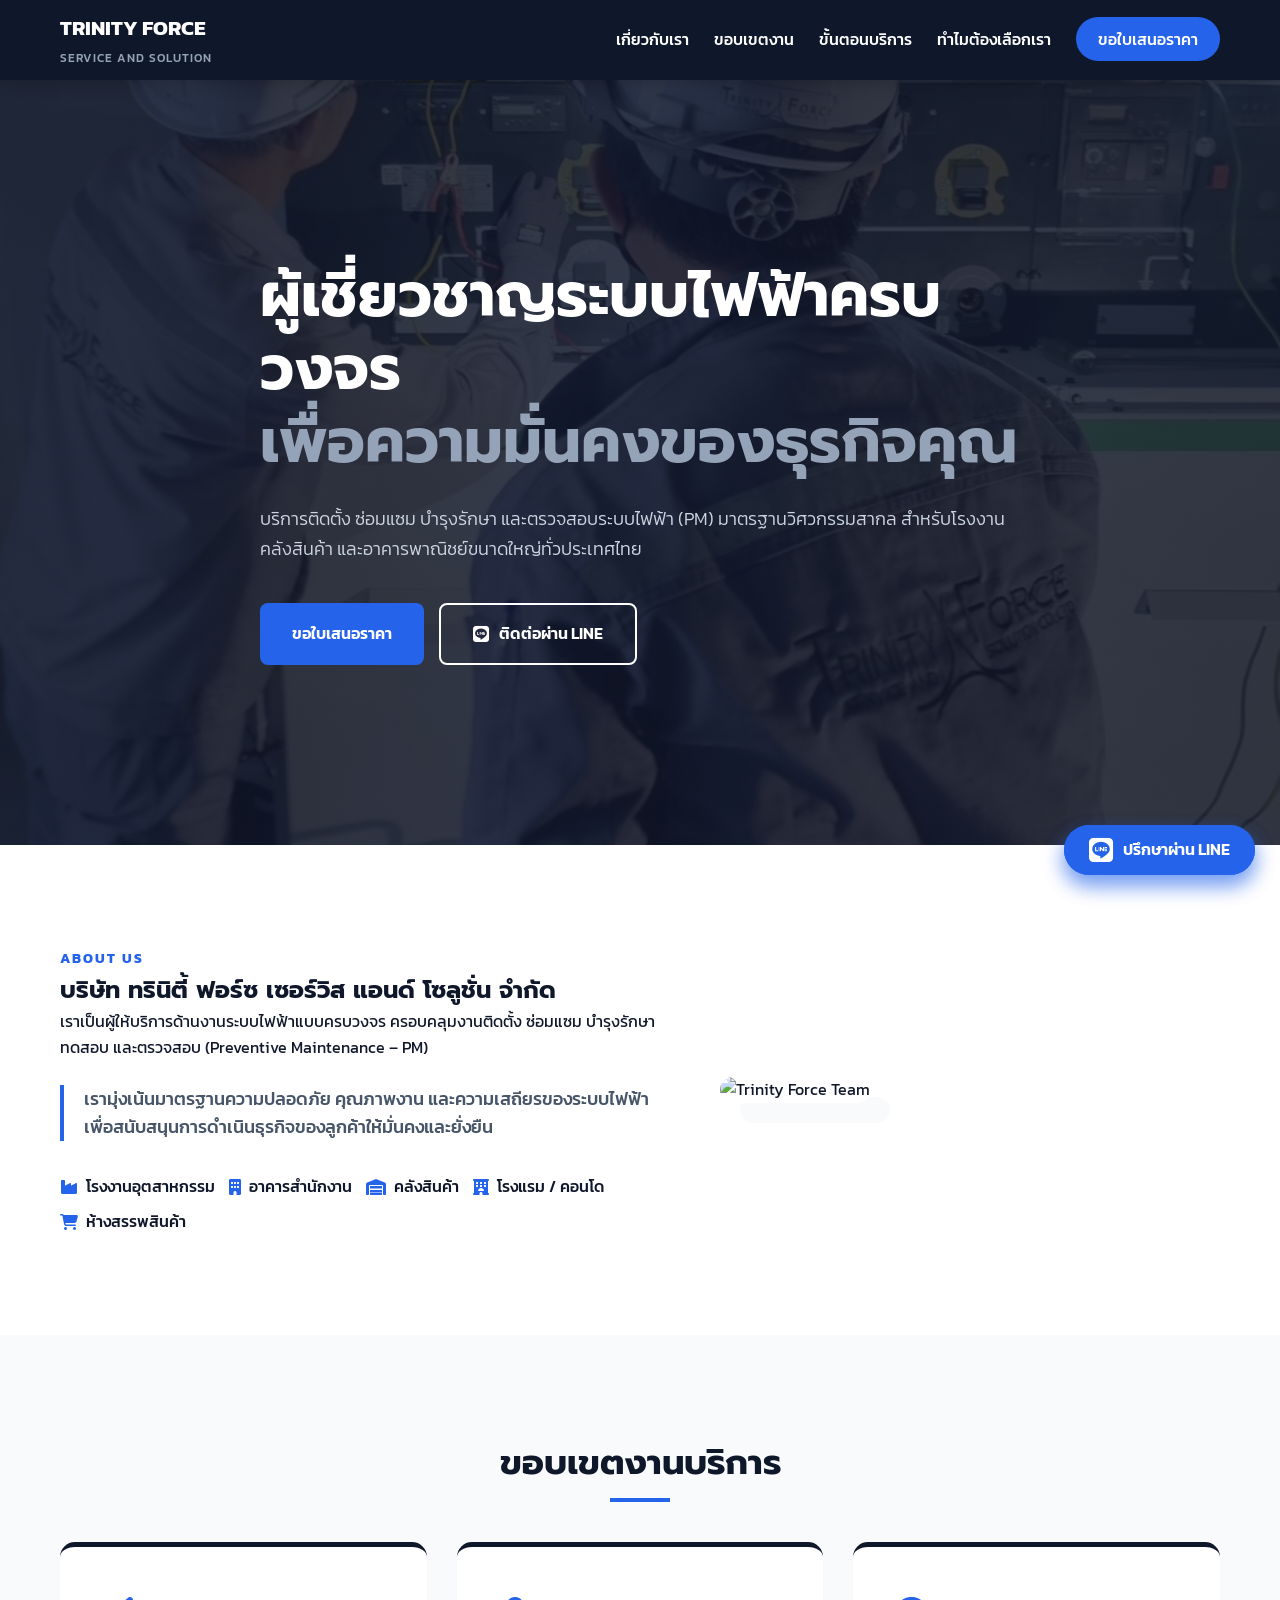
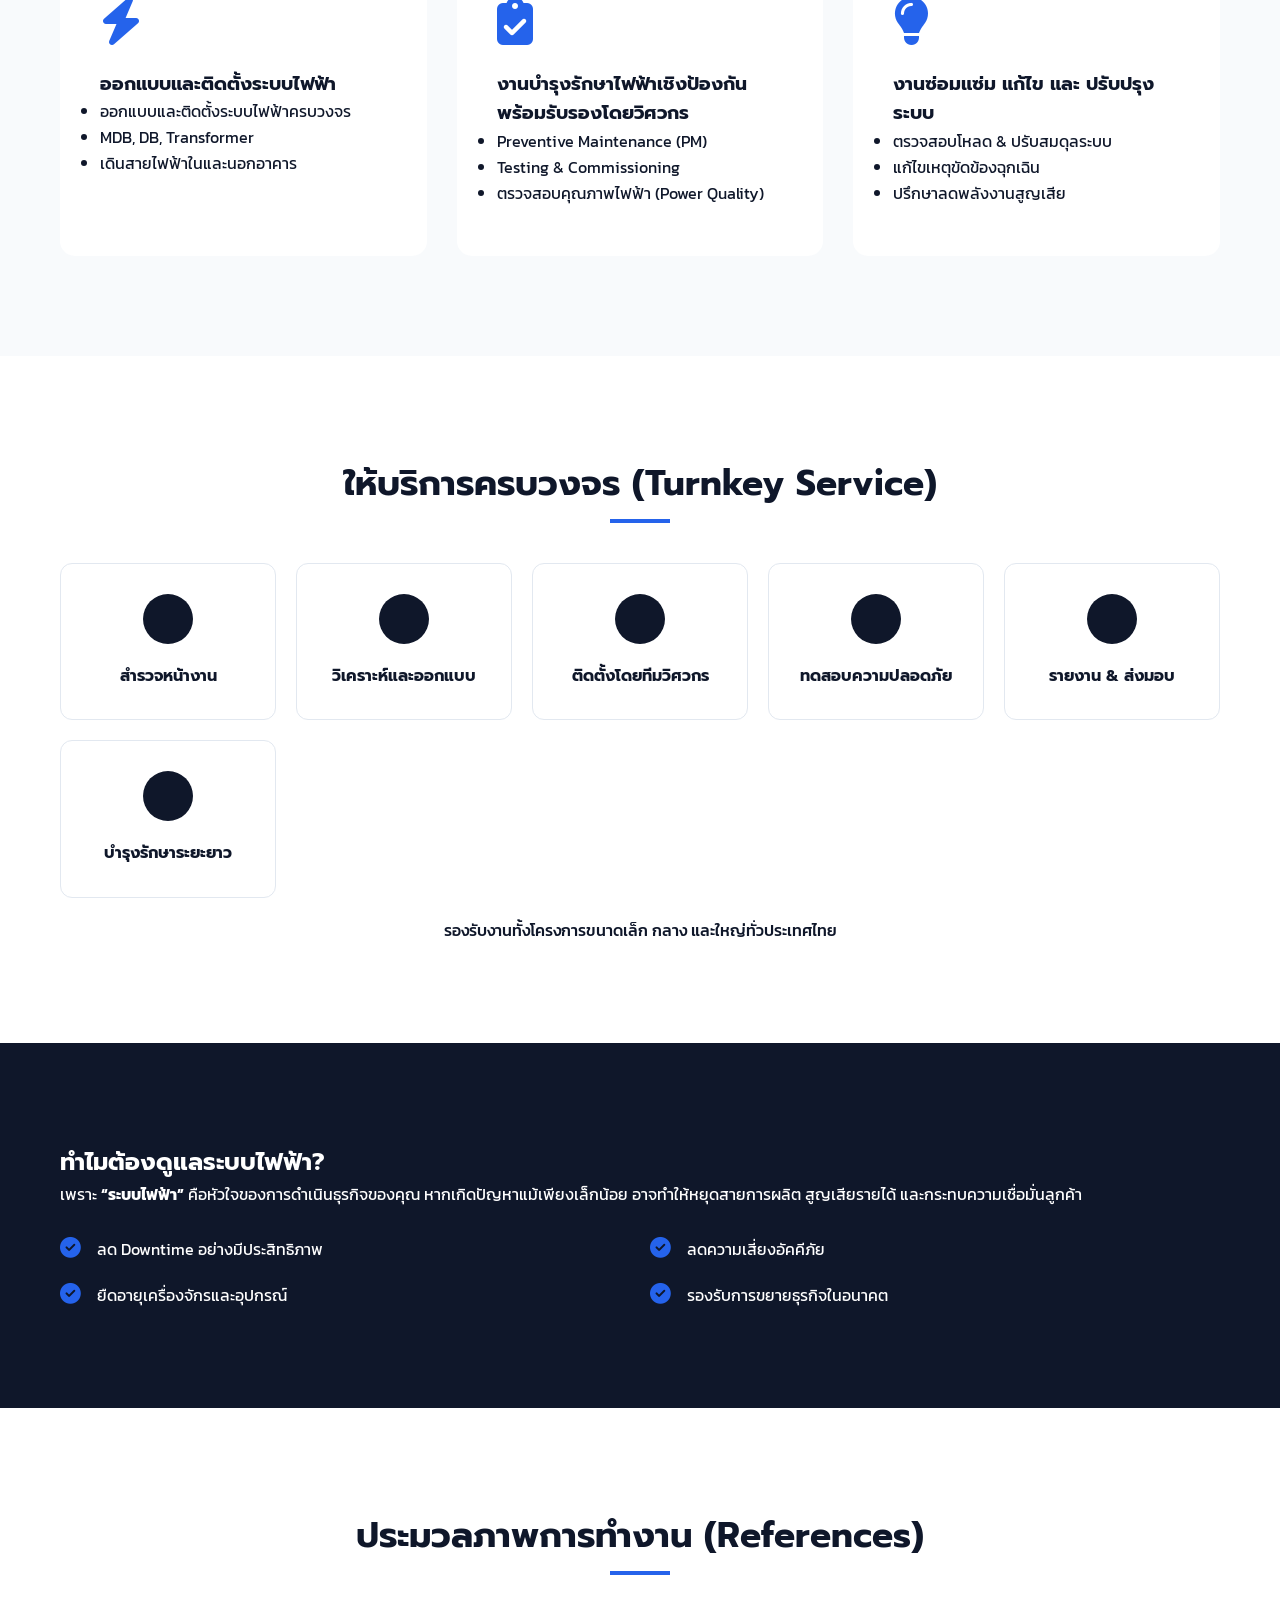
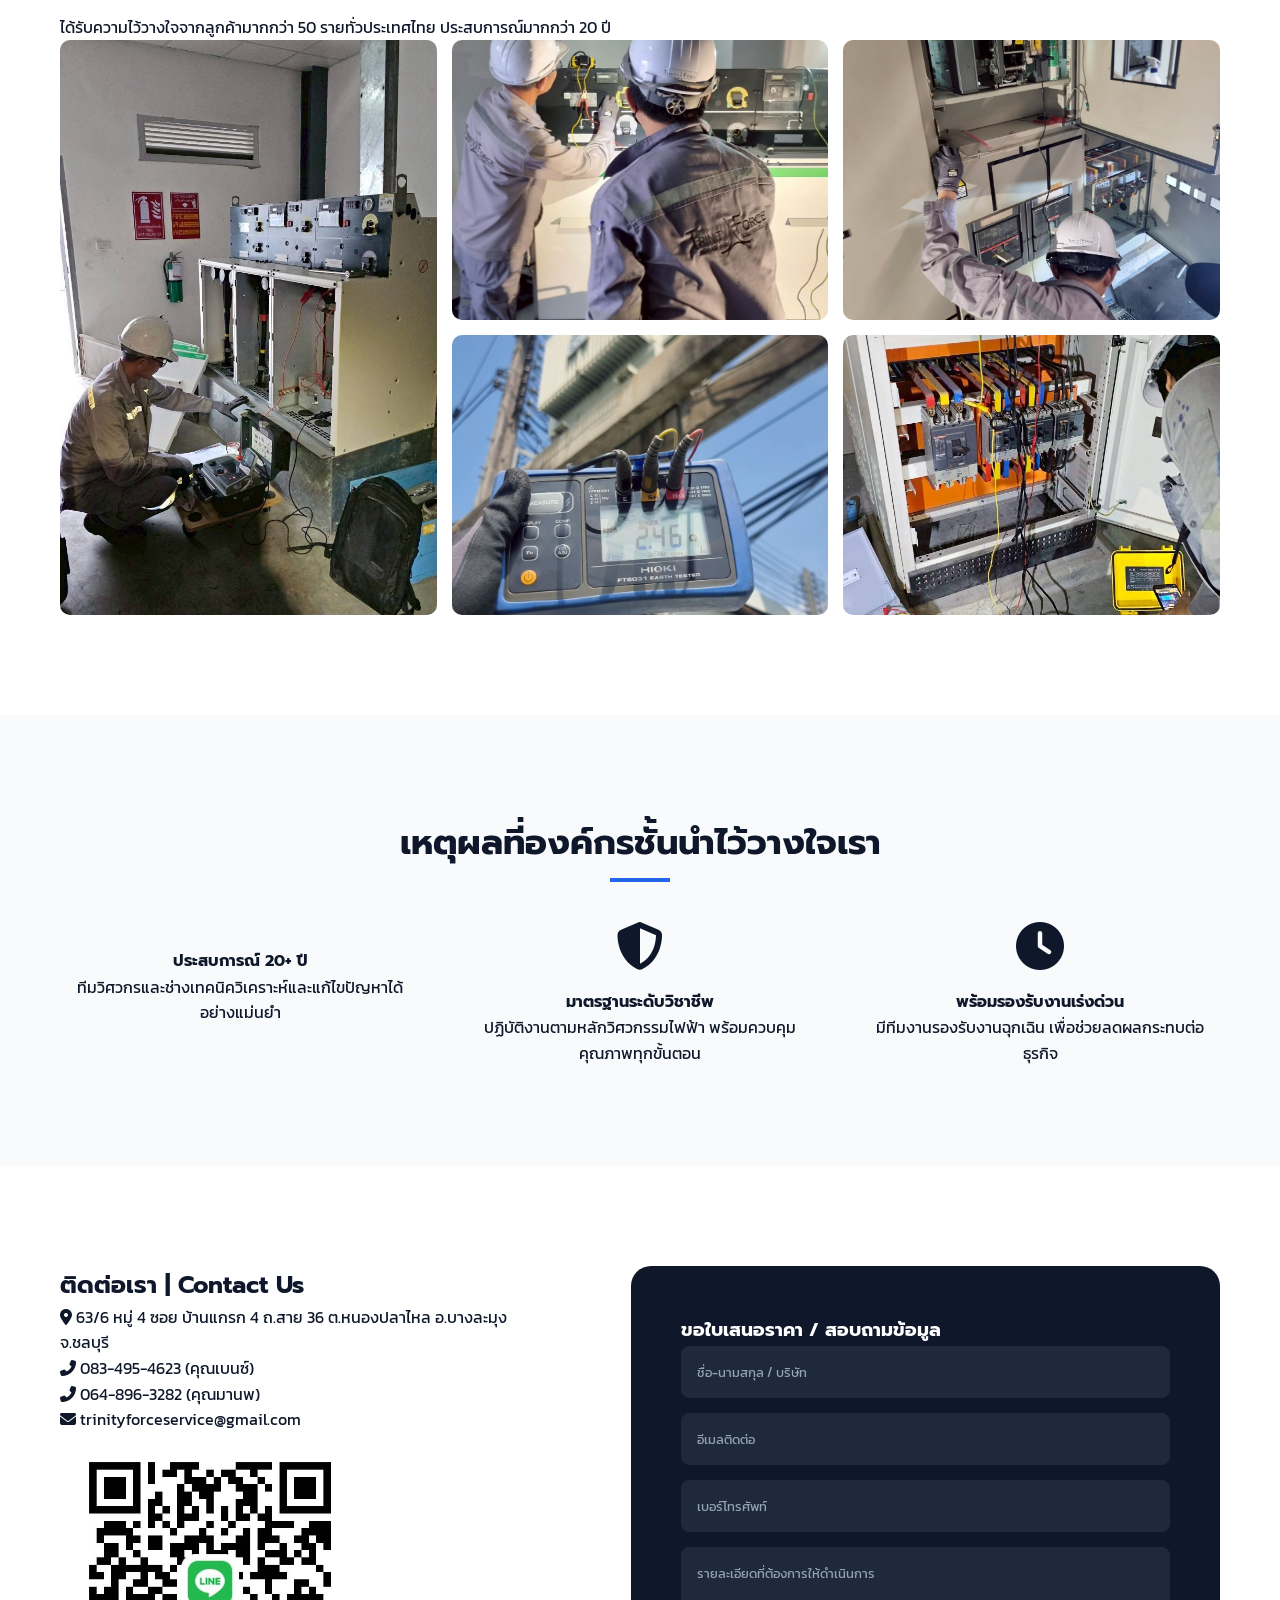
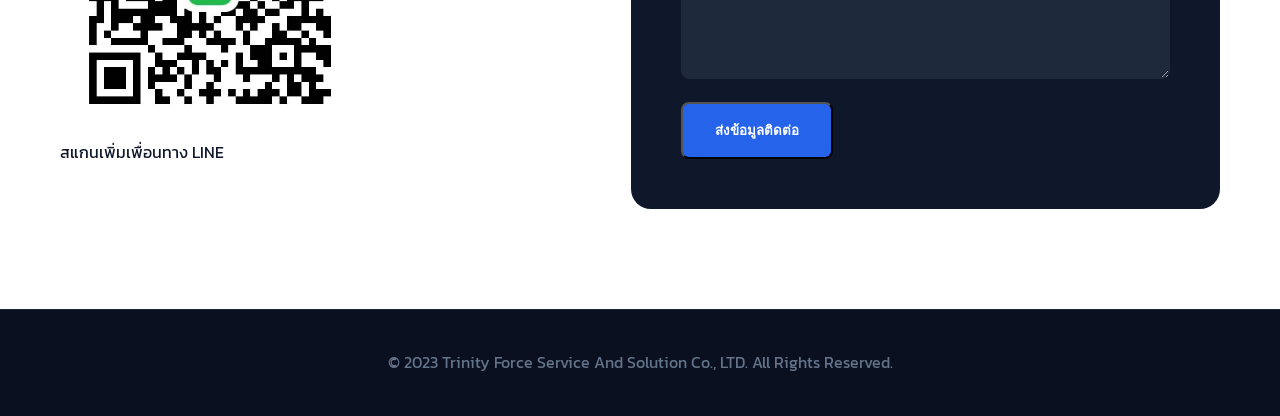
==== commit 5224a2c0: "updatecode" ====
--- a/index.html
+++ b/index.html
@@ -26,21 +26,35 @@
     </a>
 
     <!-- Navbar -->
-    <nav class="navbar">
-        <div class="container nav-container">
-            <div class="logo">
-                <span class="brand-main">TRINITY FORCE</span>
-                <span class="brand-sub">SERVICE AND SOLUTION</span>
-            </div>
-            <ul class="nav-links">
-                <li><a href="https://www.trinityforceservice.com/about">เกี่ยวกับเรา</a></li>
-                <li><a href="https://www.trinityforceservice.com/services">ขอบเขตงาน</a></li>
-                <li><a href="https://www.trinityforceservice.com/turnkey">ขั้นตอนบริการ</a></li>
-                <li><a href="https://www.trinityforceservice.com/why-us">ทำไมต้องเลือกเรา</a></li>
-                <li><a href="https://www.trinityforceservice.com/contact" class="btn-nav">ขอใบเสนอราคา</a></li>
-            </ul>
-        </div>
-    </nav>
+<nav class="navbar">
+    <div class="container nav-container">
+
+        <div class="logo">
+            <span class="brand-main">TRINITY FORCE</span>
+            <span class="brand-sub">SERVICE AND SOLUTION</span>
+        </div>
+
+        <ul class="nav-links">
+            <li>
+                <a href="#about">เกี่ยวกับเรา</a>
+            </li>
+            <li>
+                <a href="#services">ขอบเขตงาน</a>
+            </li>
+            <li>
+                <a href="#turnkey">ขั้นตอนบริการ</a>
+            </li>
+            <li>
+                <a href="#why-us">ทำไมต้องเลือกเรา</a>
+            </li>
+            <li>
+                <a href="#contact" class="btn-nav">ขอใบเสนอราคา</a>
+            </li>
+
+        </ul>
+
+    </div>
+</nav>
 
     <!-- 1. Hero Section -->
     <header class="hero">
@@ -48,8 +62,8 @@
             <h1>ผู้เชี่ยวชาญระบบไฟฟ้าครบวงจร <br><span>เพื่อความมั่นคงของธุรกิจคุณ</span></h1>
             <p>บริการติดตั้ง ซ่อมแซม บำรุงรักษา และตรวจสอบระบบไฟฟ้า (PM) มาตรฐานวิศวกรรมสากล สำหรับโรงงาน คลังสินค้า และอาคารพาณิชย์ขนาดใหญ่ทั่วประเทศไทย</p>
             <div class="hero-btns">
-                <a href="https://www.trinityforceservice.com/contact" class="btn btn-primary">ขอใบเสนอราคา</a>
-                <a href="https://www.trinityforceservice.com" class="btn btn-line"><i class="fab fa-line"></i> ติดต่อผ่าน LINE</a>
+                <a href="#contact" class="btn btn-primary">ขอใบเสนอราคา</a>
+                <a href="https://line.me/ti/p/~YOUR_LINE_ID"class="btn btn-line"target="_blank"><i class="fab fa-line"></i>ติดต่อผ่าน LINE</a>
             </div>
         </div>
     </header>
@@ -221,9 +235,8 @@
                     <p><i class="fas fa-envelope"></i> trinityforceservice@gmail.com</p>
                 </div>
                 <div class="qr-code">
-                    <a href="https://www.trinityforceservice.com" target="_blank">
-                        <img src="Line.jpg" alt="Line QR" width="300" height="300">
-                    </a>
+<a href="https://line.me/ti/p/~YOUR_LINE_ID"class="floating-line"target="_blank"><i class="fab fa-line"></i><span>ปรึกษาผ่าน LINE</span></a>                        <img src="Line.jpg" alt="Line QR" width="300" height="300">
+                </a>
                     <p>สแกนเพิ่มเพื่อนทาง LINE</p>
                 </div>
             </div>
--- a/style.css
+++ b/style.css
@@ -1,11 +1,17 @@
 /* ===================== Color Palette ===================== */
 :root {
-    --navy: #0F172A;          /* สีกรมเข้ม */
-    --navy-light: #1E293B;
+    --navy: #0F172A;          /* สีกรมเข้ม (หลัก) */
+    --navy-light: #1E293B;    /* สีกรมท่ากลาง */
+    --slate: #475569;         /* สีเทาเข้ม/เทาหินชนวน */
+    --slate-light: #94A3B8;   /* สีเทาอ่อน */
+    --light-gray: #F8FAFC;    /* สีพื้นหลังเทาอ่อนสว่าง */
+    --medium-gray: #64748B;   /* สีเทาตัวหนังสือทั่วไป */
     --white: #ffffff;
-    --light-gray: #F5F7FA;
-    --medium-gray: #6B7280;
-    --green: #22C55E;         /* สีเขียวเด่น */
+    
+    /* สีเน้น (Accent Colors) ปรับจากสีเขียวเป็นโทนฟ้า/น้ำเงินสว่าง */
+    --accent: #2563EB;        /* สีน้ำเงินสว่างเด่น (แทนที่สีเขียวเดิม) */
+    --accent-hover: #1D4ED8;  /* สีน้ำเงินสว่างตอน Hover */
+    --accent-glow: rgba(37, 99, 235, 0.4);
 }
 
 /* ===================== Base ===================== */
@@ -57,7 +63,7 @@
 }
 .logo .brand-sub {
     font-size: 0.75rem;
-    color: var(--green);
+    color: var(--slate-light);
     letter-spacing: 1px;
     font-weight: 500;
 }
@@ -74,23 +80,23 @@
     transition: 0.3s;
 }
 .nav-links a:hover {
-    color: var(--green);
+    color: var(--slate-light);
 }
 .btn-nav {
-    background: var(--green);
+    background: var(--accent);
     color: var(--white);
     padding: 10px 22px;
     border-radius: 50px;
     font-weight: 600;
 }
 .btn-nav:hover {
-    background: #1eb054;
+    background: var(--accent-hover);
 }
 
 /* ===================== Hero ===================== */
 .hero {
     height: 85vh;
-    background: linear-gradient(rgba(15,23,42,0.8), rgba(15,23,42,0.8)),
+    background: linear-gradient(rgba(15,23,42,0.85), rgba(15,23,42,0.85)),
         url('work2.jpg');
     background-size: cover;
     background-position: center;
@@ -107,7 +113,7 @@
     line-height: 1.2;
 }
 .hero h1 span {
-    color: var(--green);
+    color: var(--slate-light);
 }
 .hero p {
     font-size: 1.15rem;
@@ -130,11 +136,11 @@
     transition: 0.3s;
 }
 .btn-primary {
-    background: var(--green);
+    background: var(--accent);
     color: var(--white);
 }
 .btn-primary:hover {
-    background: #1eb054;
+    background: var(--accent-hover);
     transform: translateY(-3px);
 }
 .btn-line {
@@ -159,7 +165,7 @@
     content: '';
     width: 60px;
     height: 4px;
-    background: var(--green);
+    background: var(--accent);
     position: absolute;
     bottom: -10px;
     left: 50%;
@@ -182,18 +188,19 @@
     box-shadow: 20px 20px 0 var(--light-gray);
 }
 .section-tag {
-    color: var(--green);
+    color: var(--accent);
     font-weight: 700;
     text-transform: uppercase;
     letter-spacing: 2px;
     font-size: 0.9rem;
 }
 .highlight-p {
-    border-left: 4px solid var(--green);
+    border-left: 4px solid var(--accent);
     padding-left: 20px;
     margin: 25px 0;
     font-weight: 500;
     font-size: 1.1rem;
+    color: var(--slate);
 }
 .target-sectors span {
     display: inline-flex;
@@ -204,7 +211,7 @@
     color: var(--navy);
 }
 .target-sectors i {
-    color: var(--green);
+    color: var(--accent);
 }
 
 /* ===================== Services ===================== */
@@ -226,11 +233,12 @@
 }
 .service-card:hover {
     transform: translateY(-10px);
-    box-shadow: 0 20px 40px rgba(0,0,0,0.05);
+    box-shadow: 0 20px 40px rgba(15,23,42,0.08);
+    border-top-color: var(--accent);
 }
 .service-card i {
     font-size: 3rem;
-    color: var(--green);
+    color: var(--accent);
     margin-bottom: 25px;
 }
 
@@ -249,7 +257,7 @@
     background: var(--white);
     padding: 30px 20px;
     border-radius: 12px;
-    border: 1px solid #eee;
+    border: 1px solid #e2e8f0;
 }
 .step-num {
     width: 50px;
@@ -283,7 +291,7 @@
     margin-top: 30px;
 }
 .benefit-item i {
-    color: var(--green);
+    color: var(--accent);
     font-size: 1.3rem;
     margin-right: 12px;
 }
@@ -354,8 +362,14 @@
     padding: 15px;
     margin-bottom: 15px;
     border-radius: 8px;
-    border: none;
+    border: 1px solid var(--navy-light);
+    background: var(--navy-light);
+    color: white;
     font-family: 'Kanit';
+}
+.contact-form input::placeholder,
+.contact-form textarea::placeholder {
+    color: var(--slate-light);
 }
 
 /* ===================== Floating LINE Button ===================== */
@@ -363,7 +377,7 @@
     position: fixed;
     bottom: 25px;
     right: 25px;
-    background: var(--green);
+    background: var(--accent);
     color: white;
     padding: 12px 25px;
     border-radius: 50px;
@@ -374,7 +388,12 @@
     z-index: 999;
     font-weight: 600;
     font-size: 1rem;
-    box-shadow: 0 10px 20px rgba(34,197,94,0.4);
+    box-shadow: 0 10px 20px var(--accent-glow);
+    transition: 0.3s;
+}
+.floating-line:hover {
+    background: var(--accent-hover);
+    transform: translateY(-3px);
 }
 .floating-line i {
     font-size: 1.5rem;
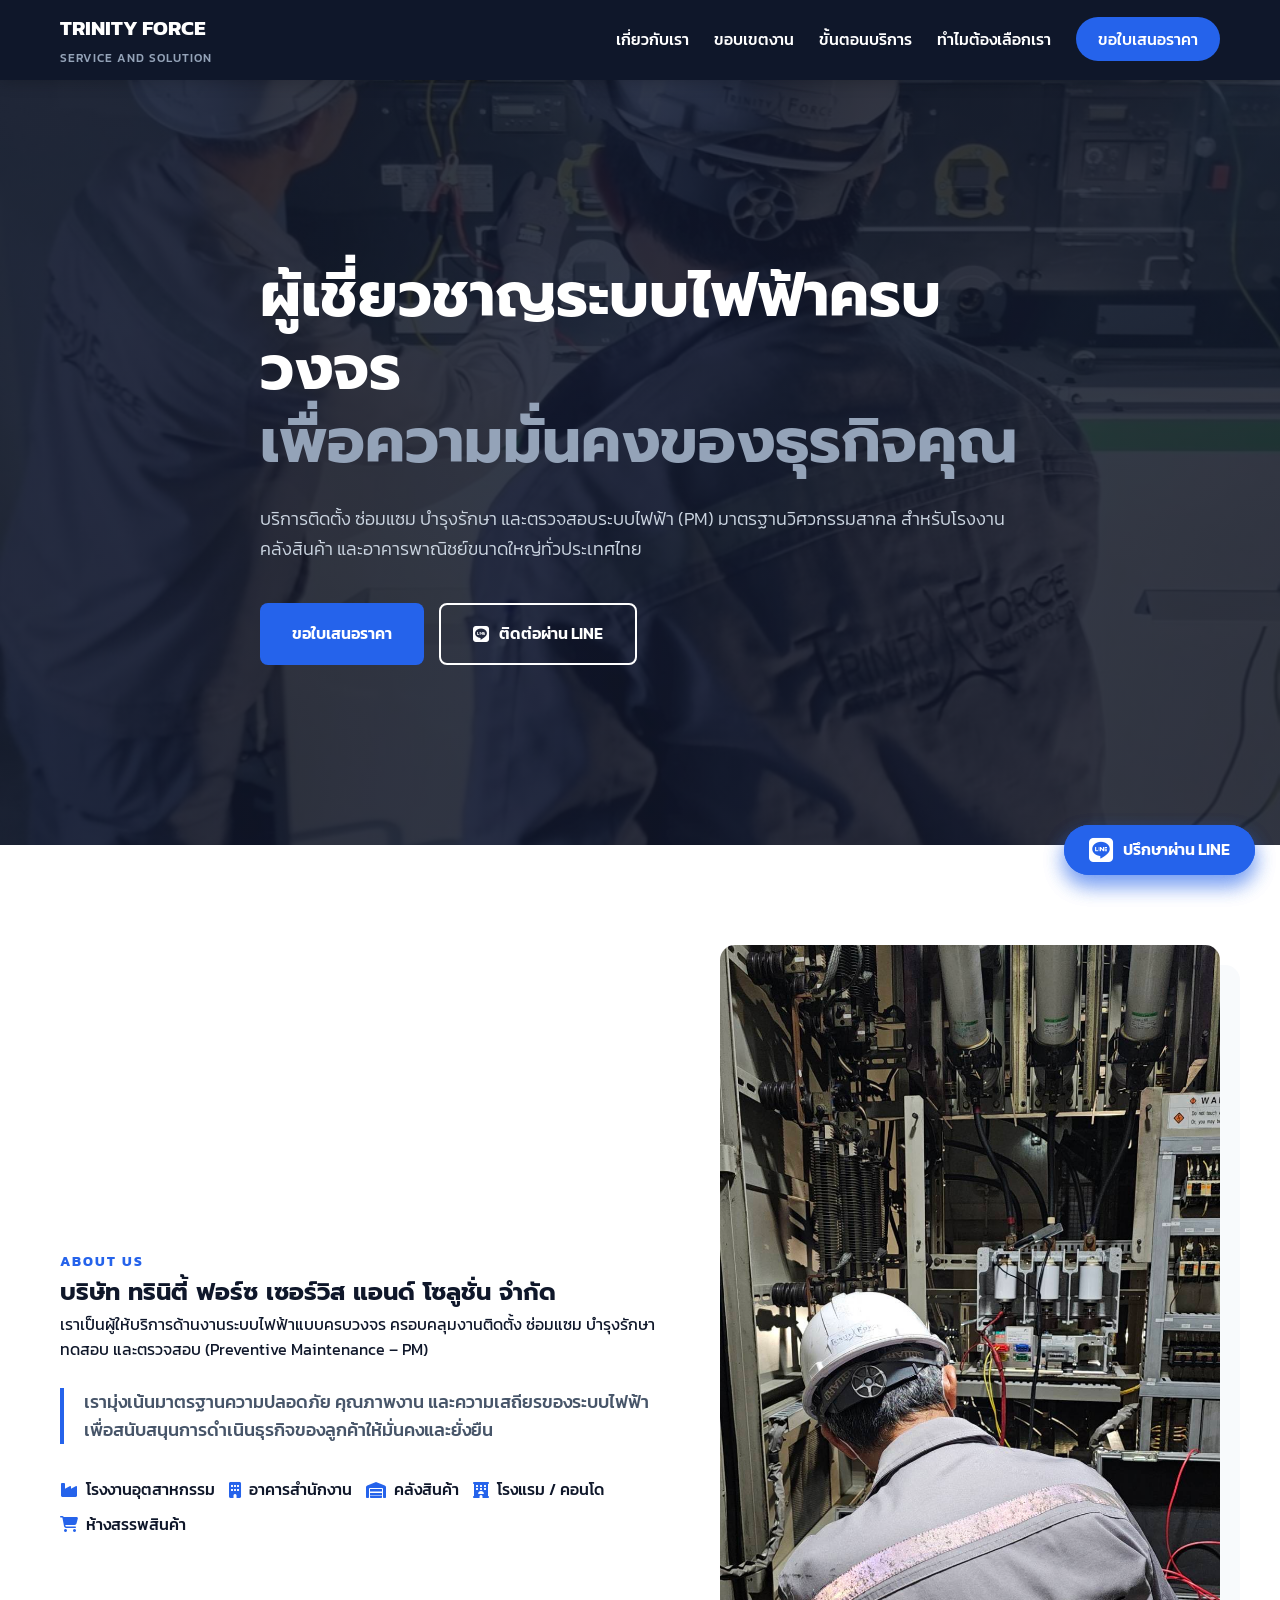
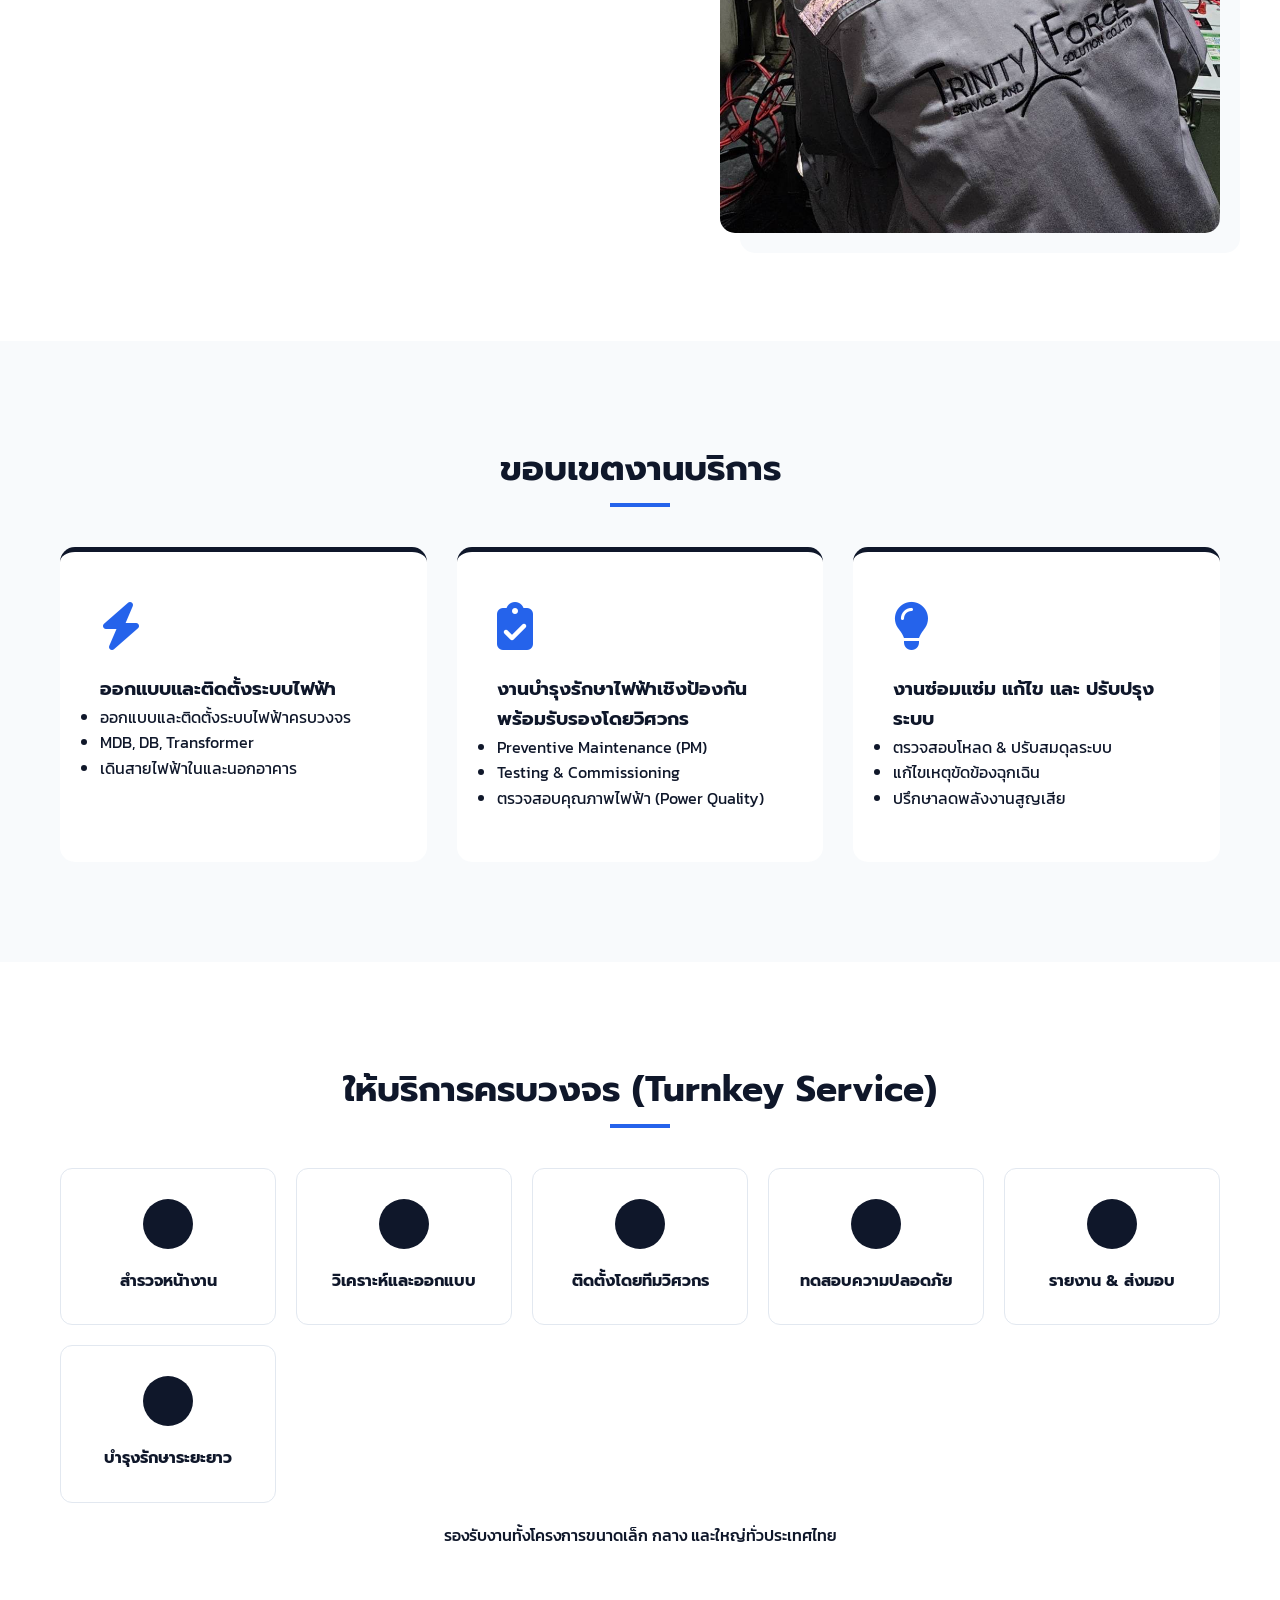
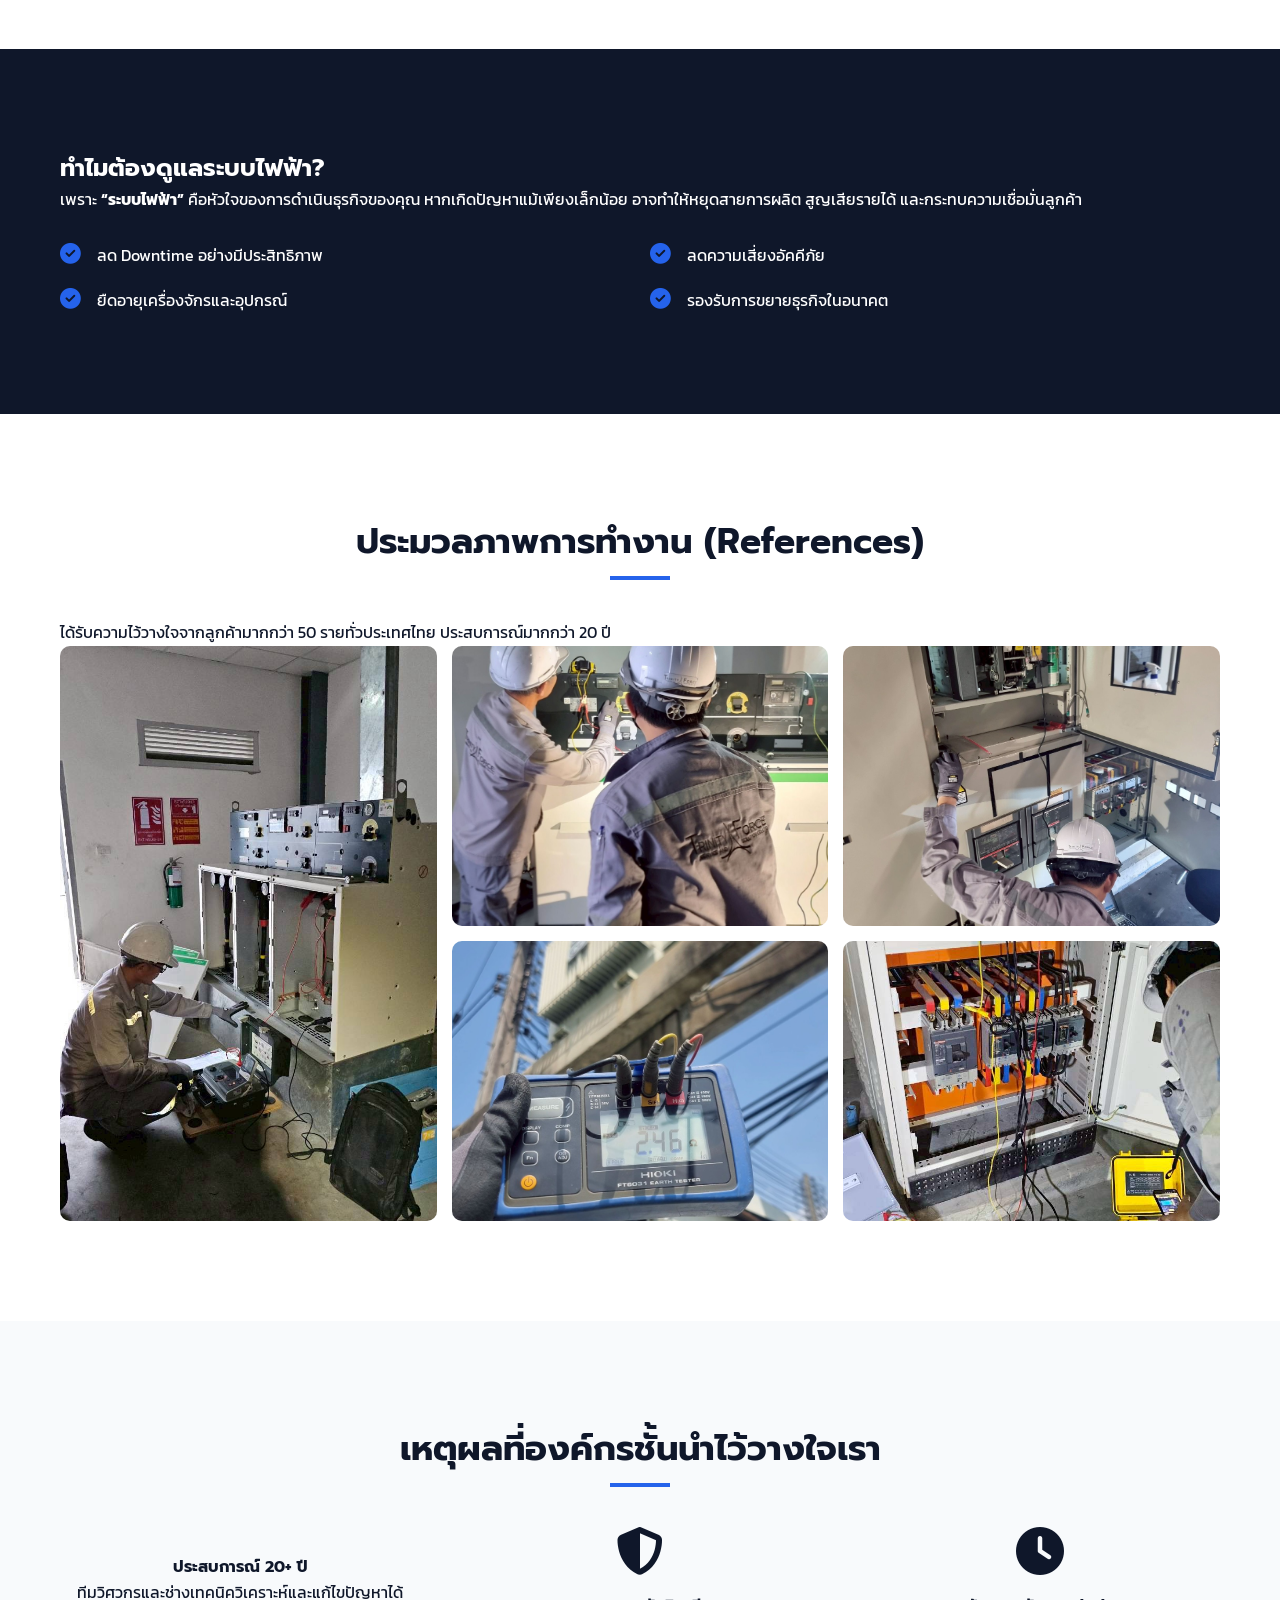
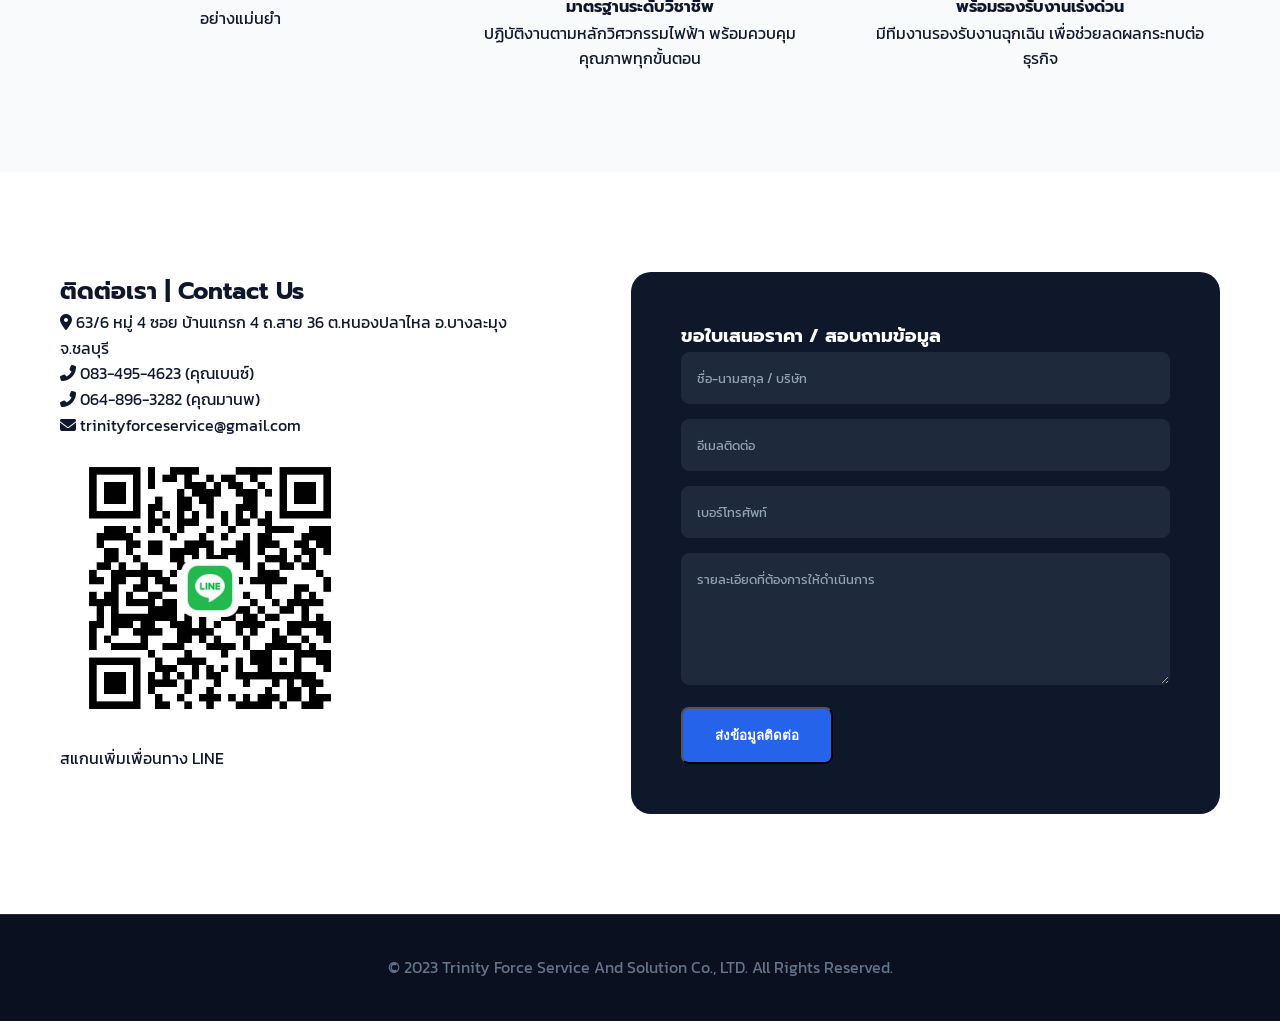
==== commit 2a6a32bb: "update" ====
--- a/index.html
+++ b/index.html
@@ -85,7 +85,7 @@
                 </div>
             </div>
             <div class="about-img">
-                <img src="https://images.unsplash.com/photo-1544724569-5f546fd6f2b5?auto=format&fit=crop&q=80" alt="Trinity Force Team">
+                <img src="SSS.jpg" alt="Trinity Force Team">
             </div>
         </div>
     </section>
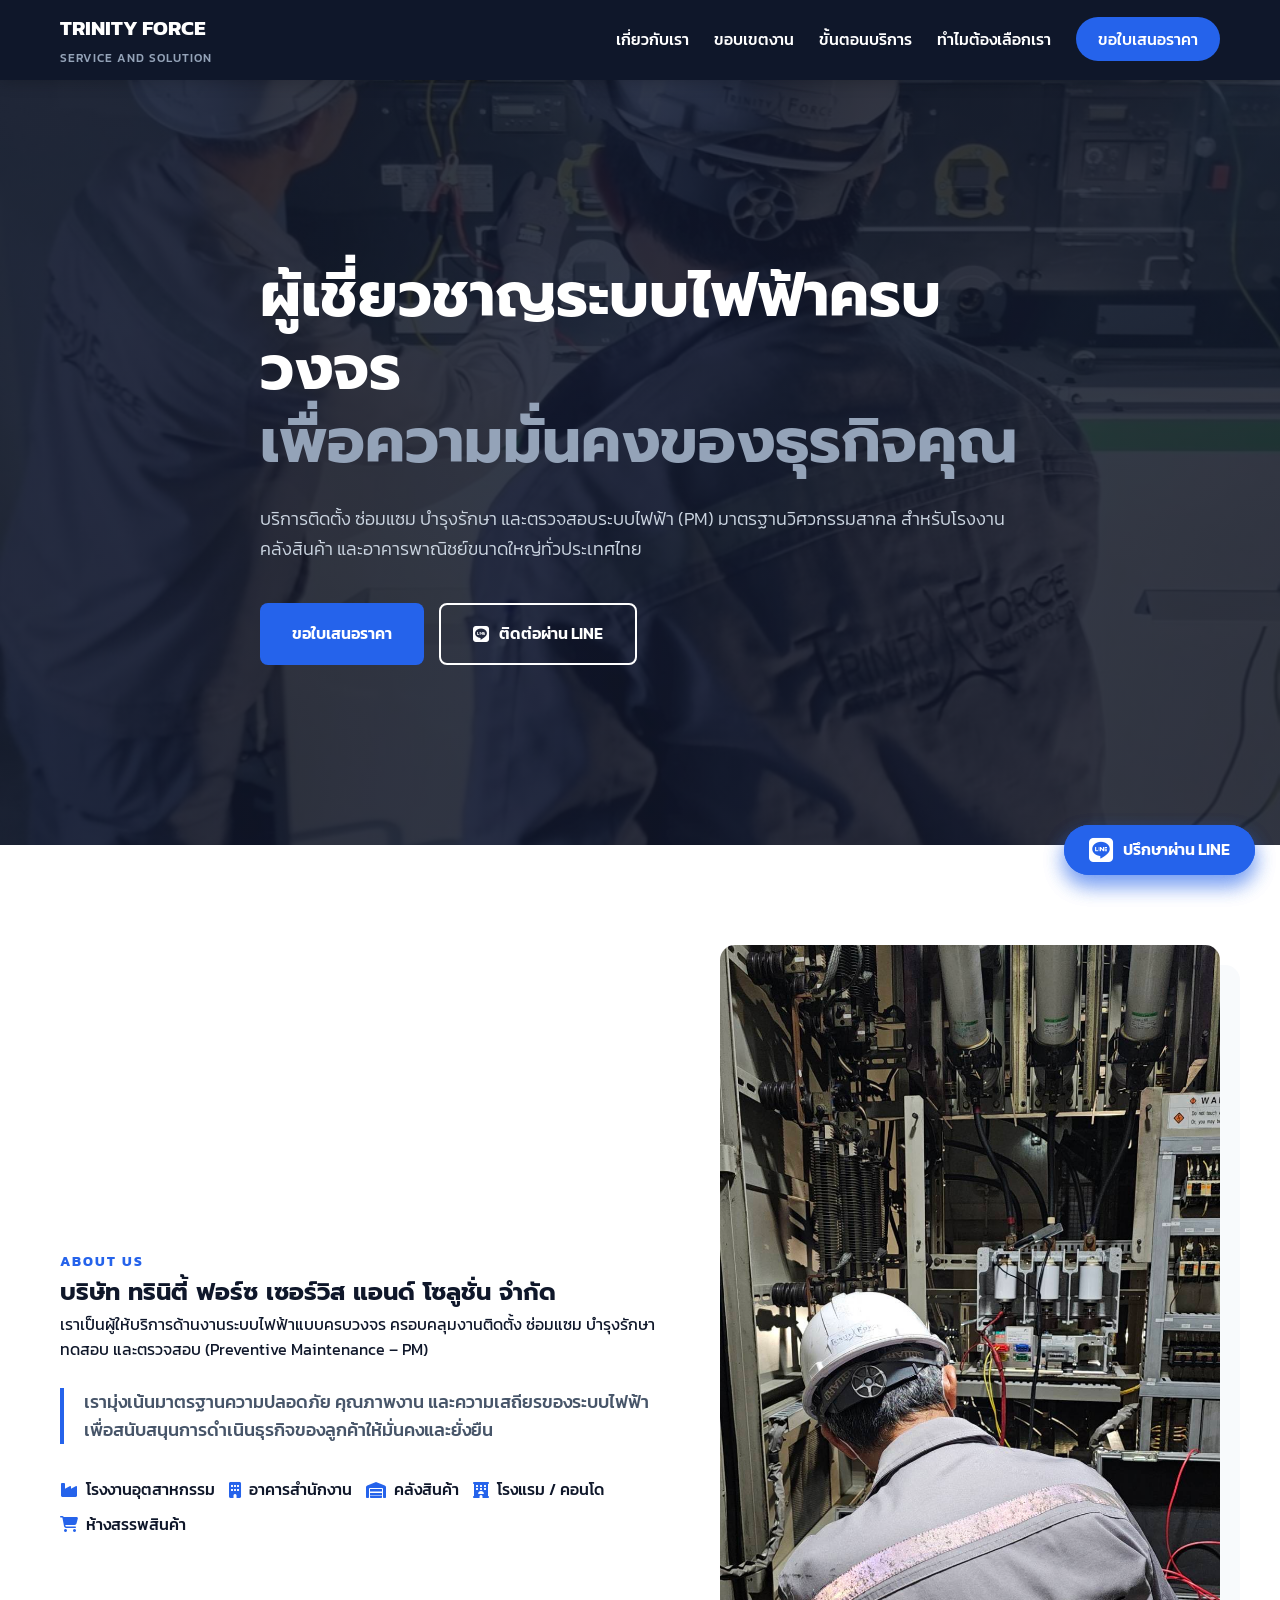
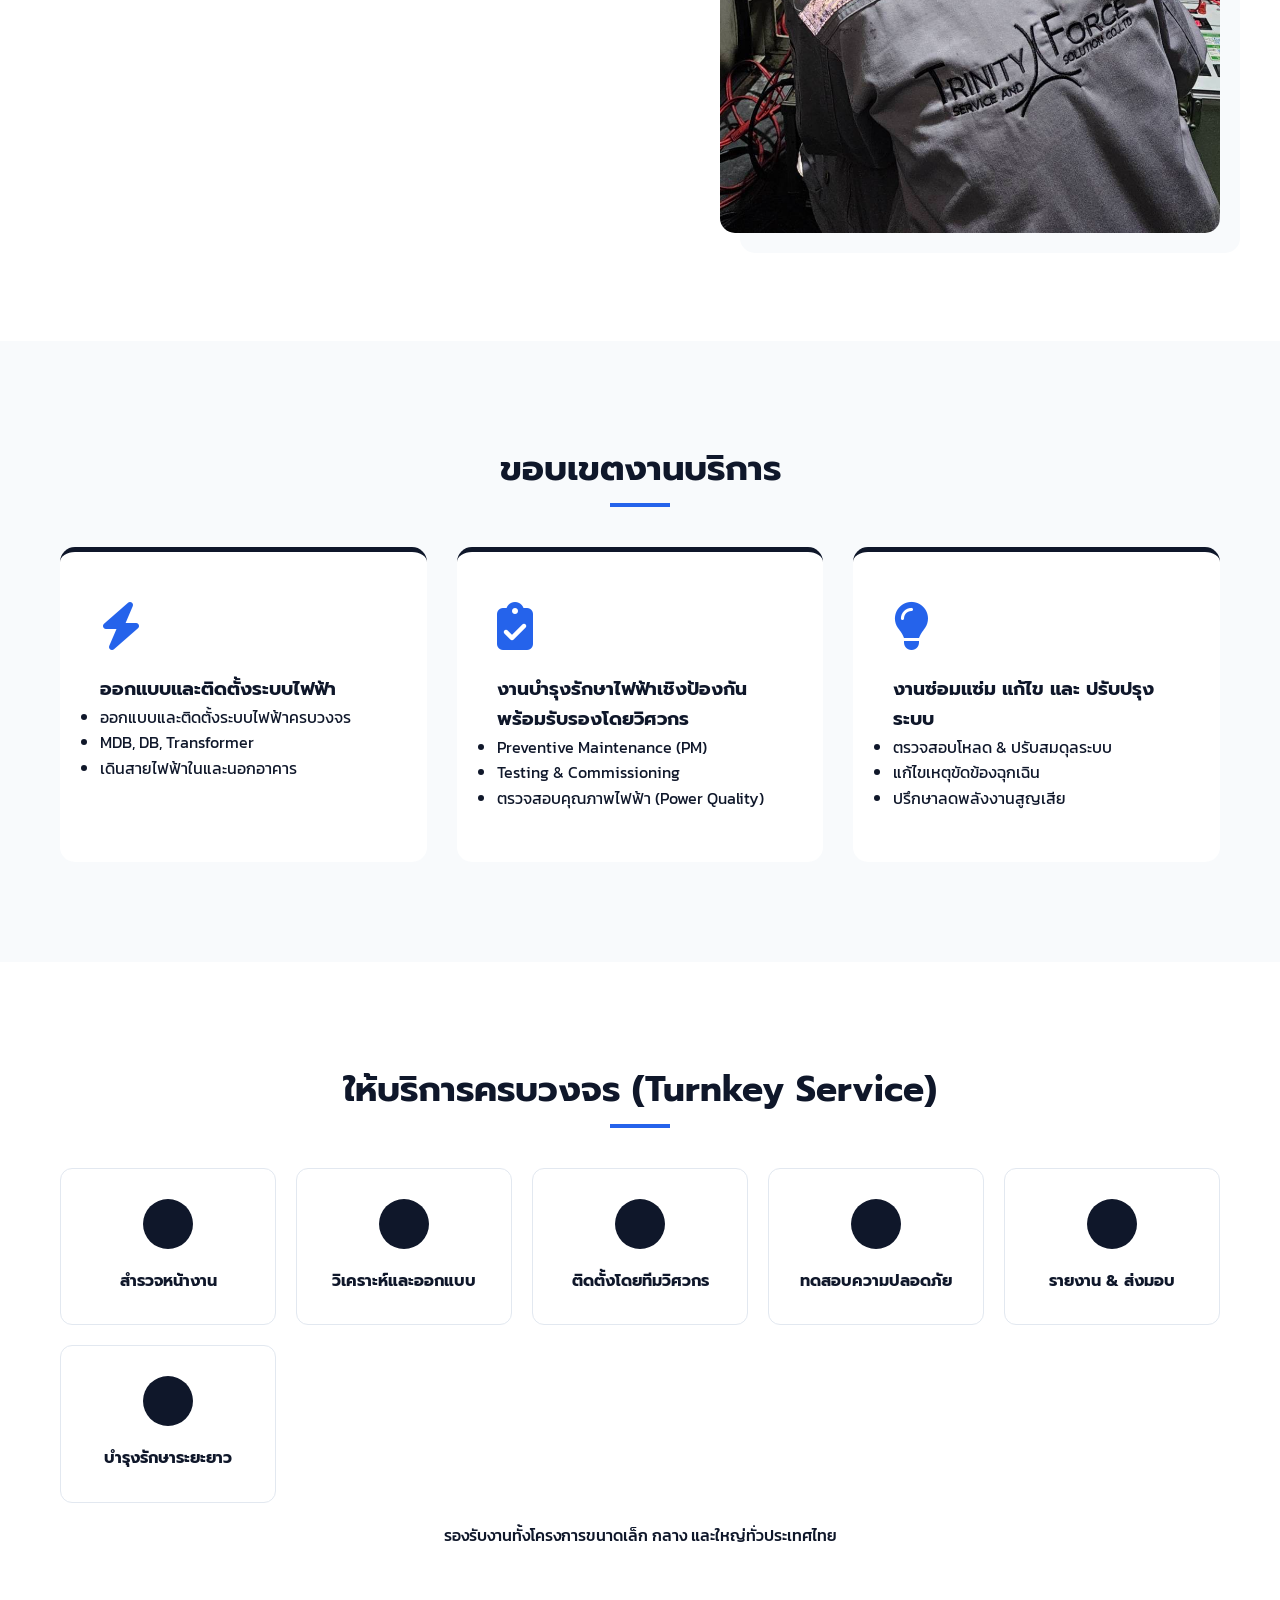
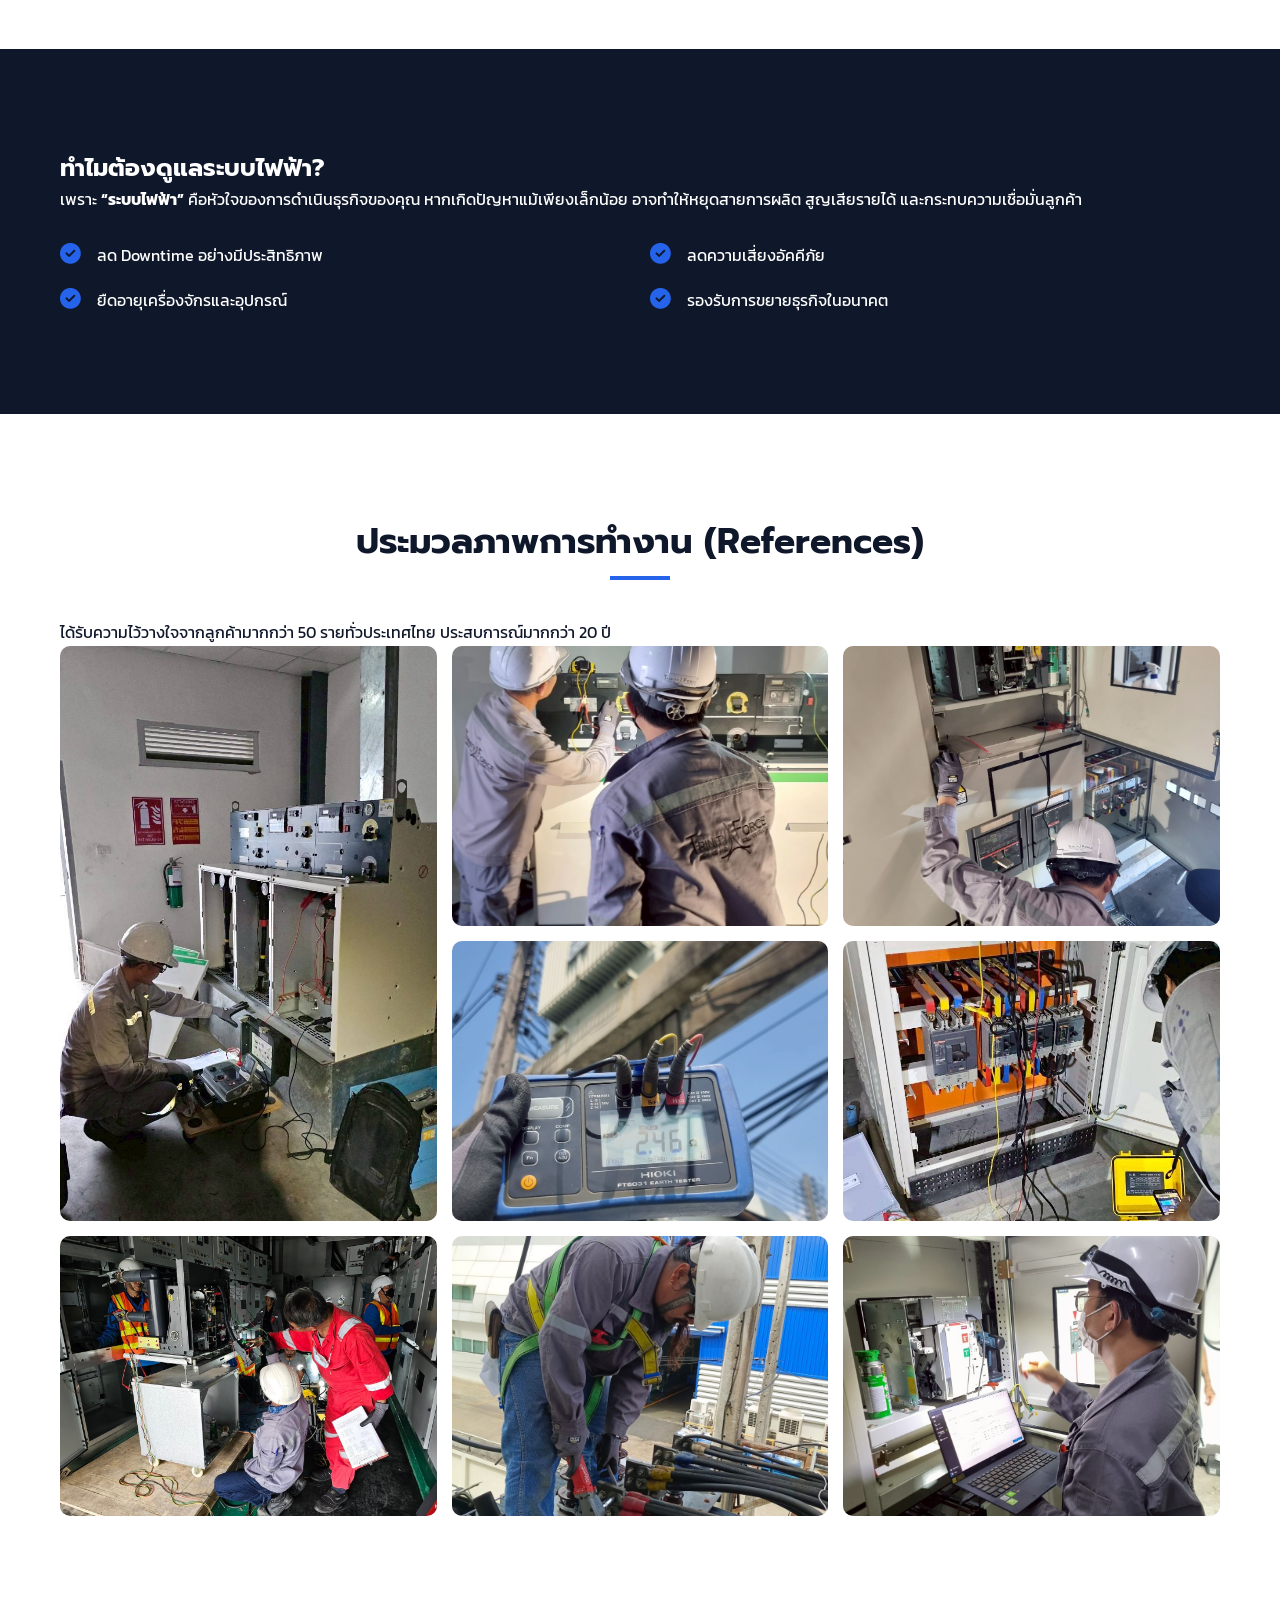
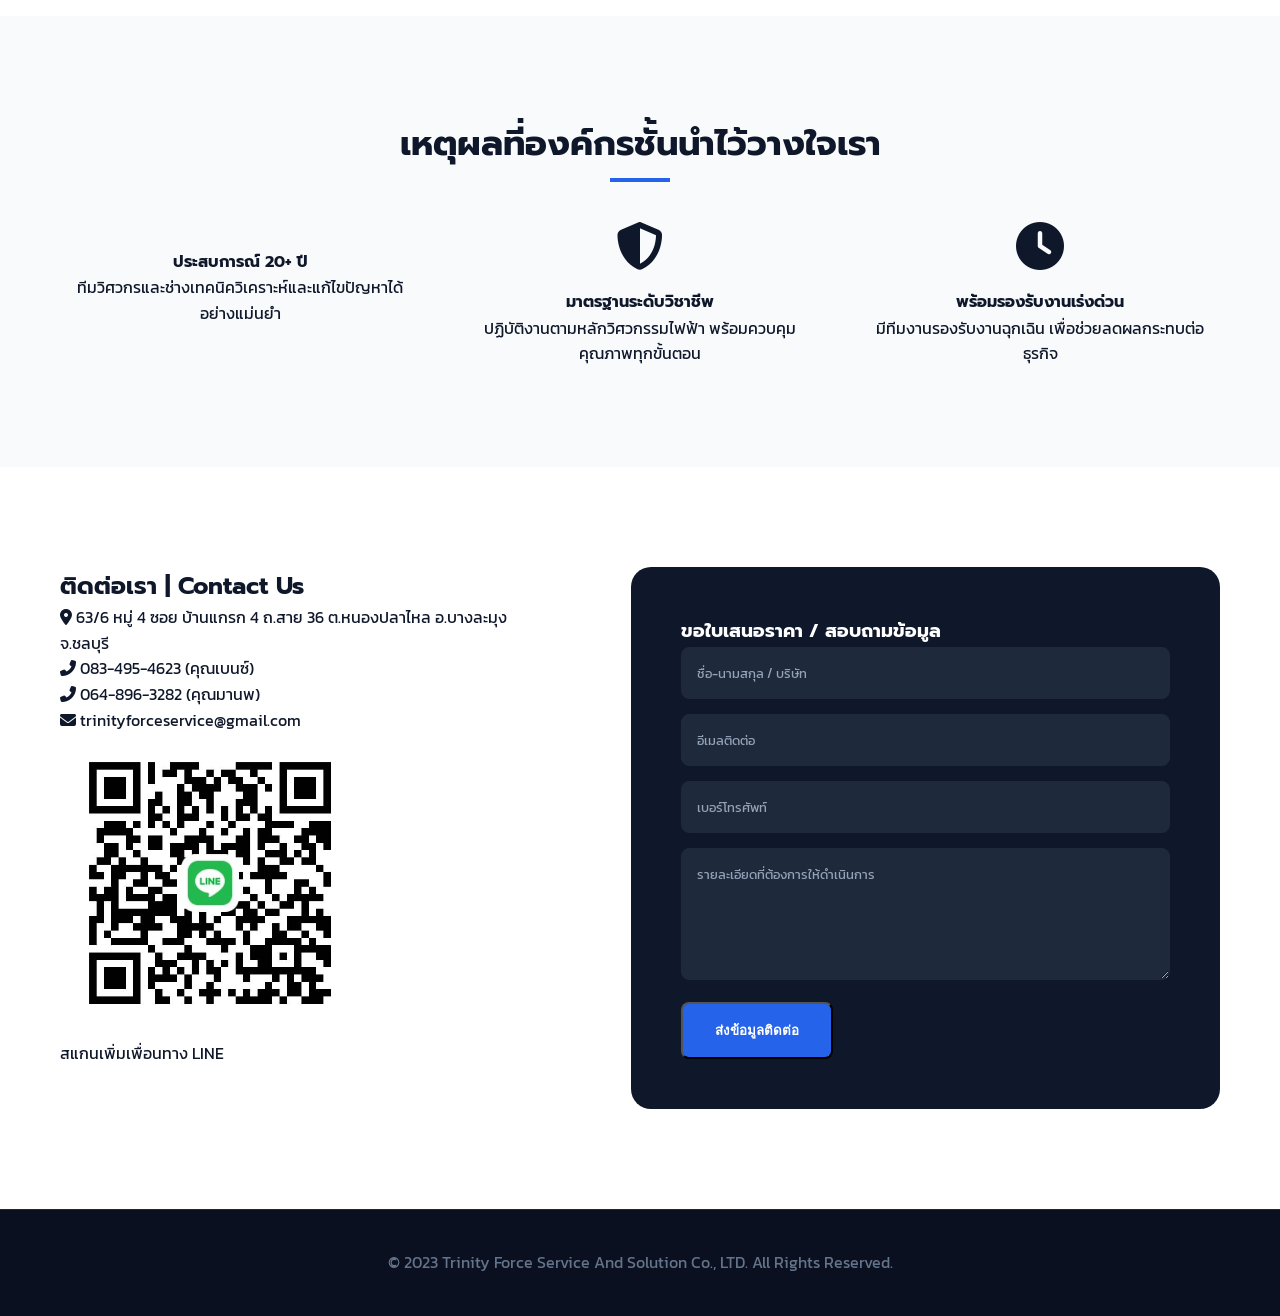
==== commit 161cb766: "Describe your code updates here" ====
--- a/index.html
+++ b/index.html
@@ -194,6 +194,16 @@
             <div class="gallery-item">
                 <img src="work6.jpg" alt="งานติดตั้งระบบไฟฟ้าโรงงาน">
             </div>
+            <div class="gallery-item">
+                <img src="work7.jpg" alt="งานติดตั้งระบบไฟฟ้าโรงงาน">
+            </div>            
+            <div class="gallery-item">
+                <img src="work8.jpg" alt="งานติดตั้งระบบไฟฟ้าโรงงาน">
+            </div>
+            <div class="gallery-item">
+                <img src="work9.jpg" alt="งานติดตั้งระบบไฟฟ้าโรงงาน">
+            </div>
+            </div>
         </div>
     </section>
 
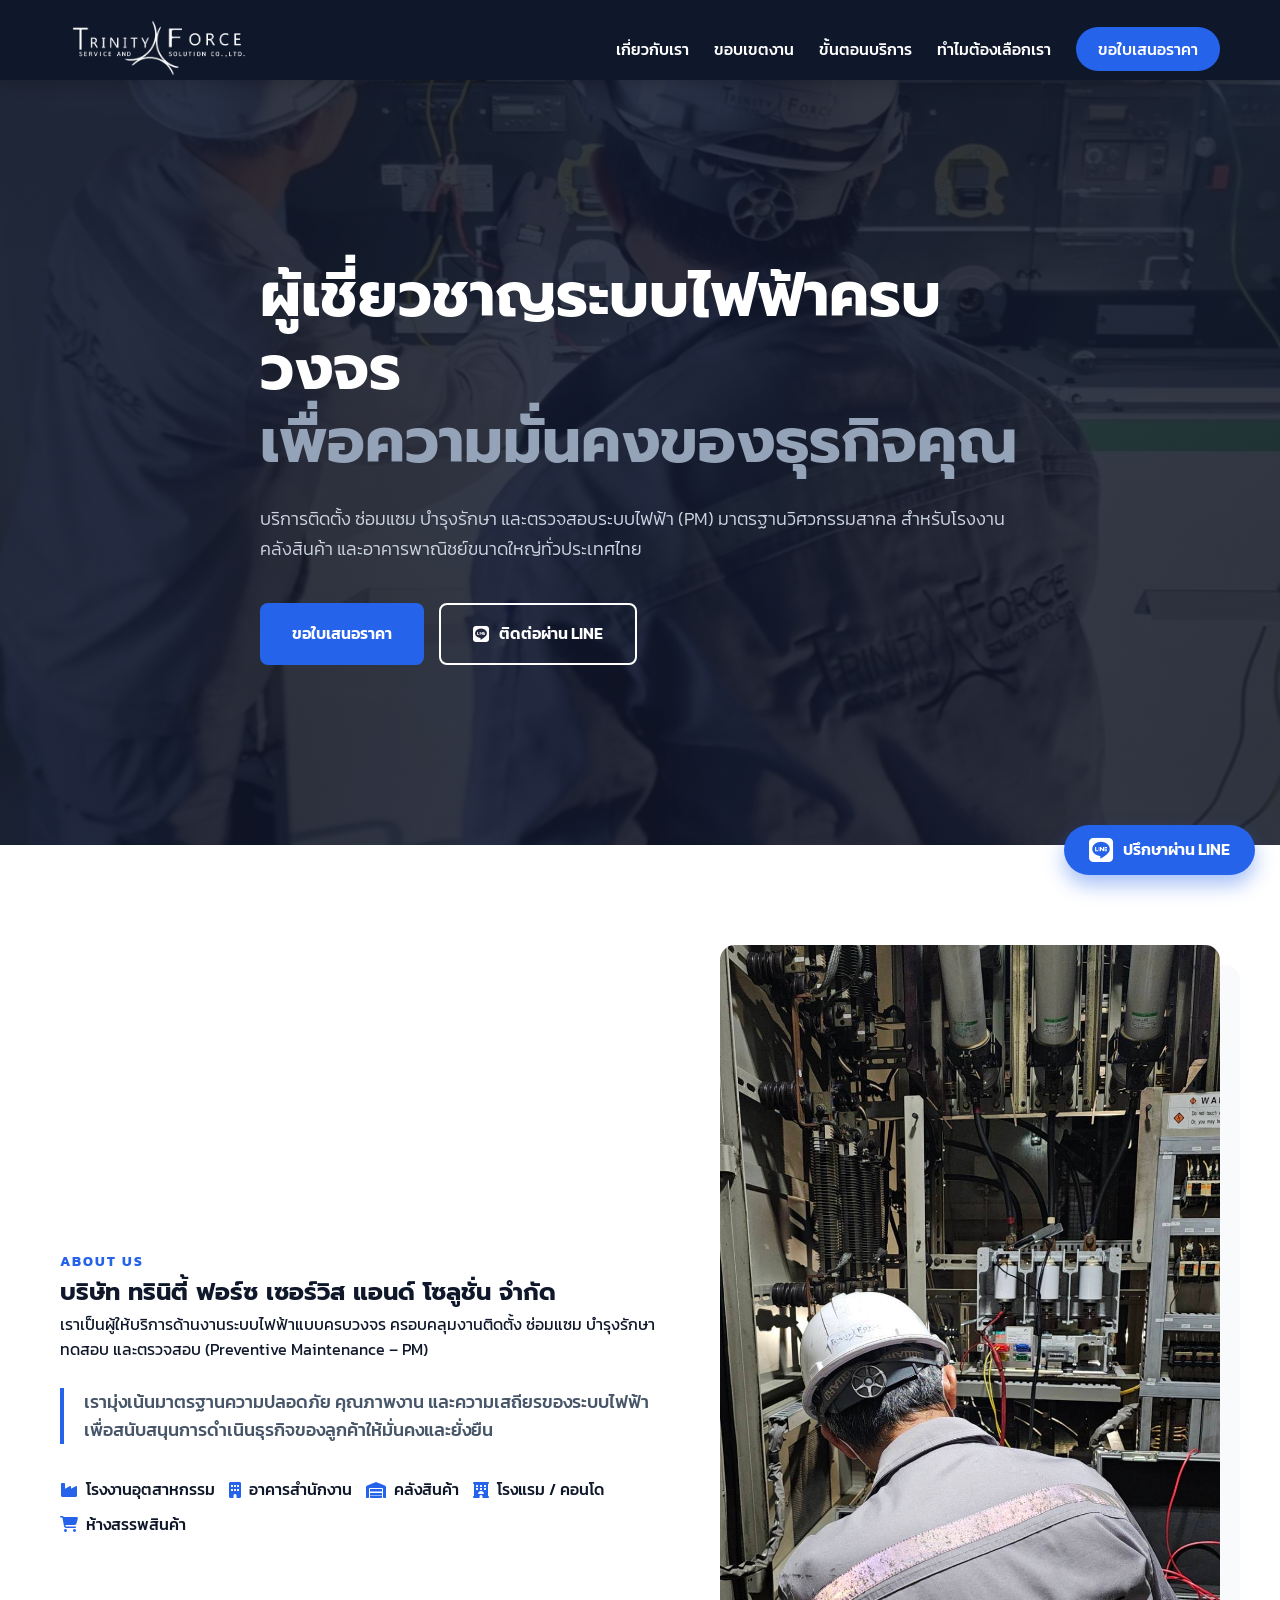
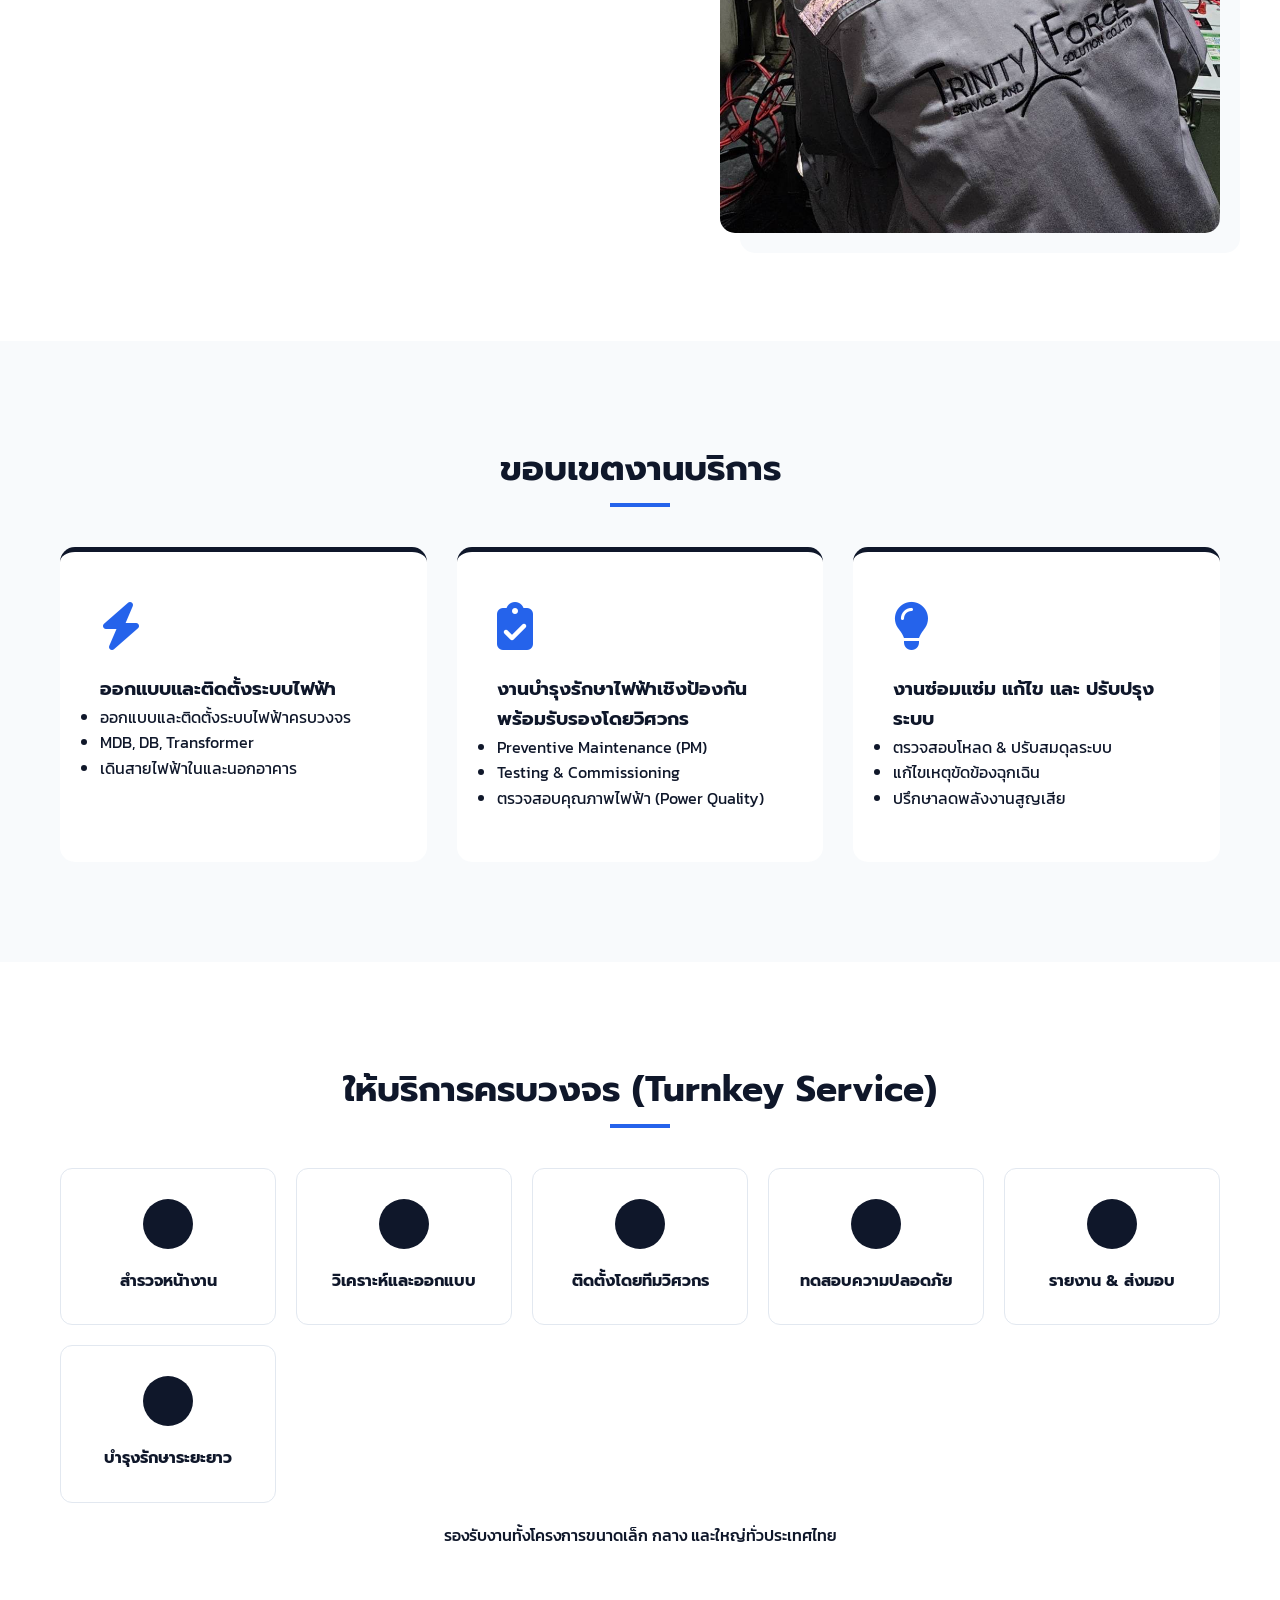
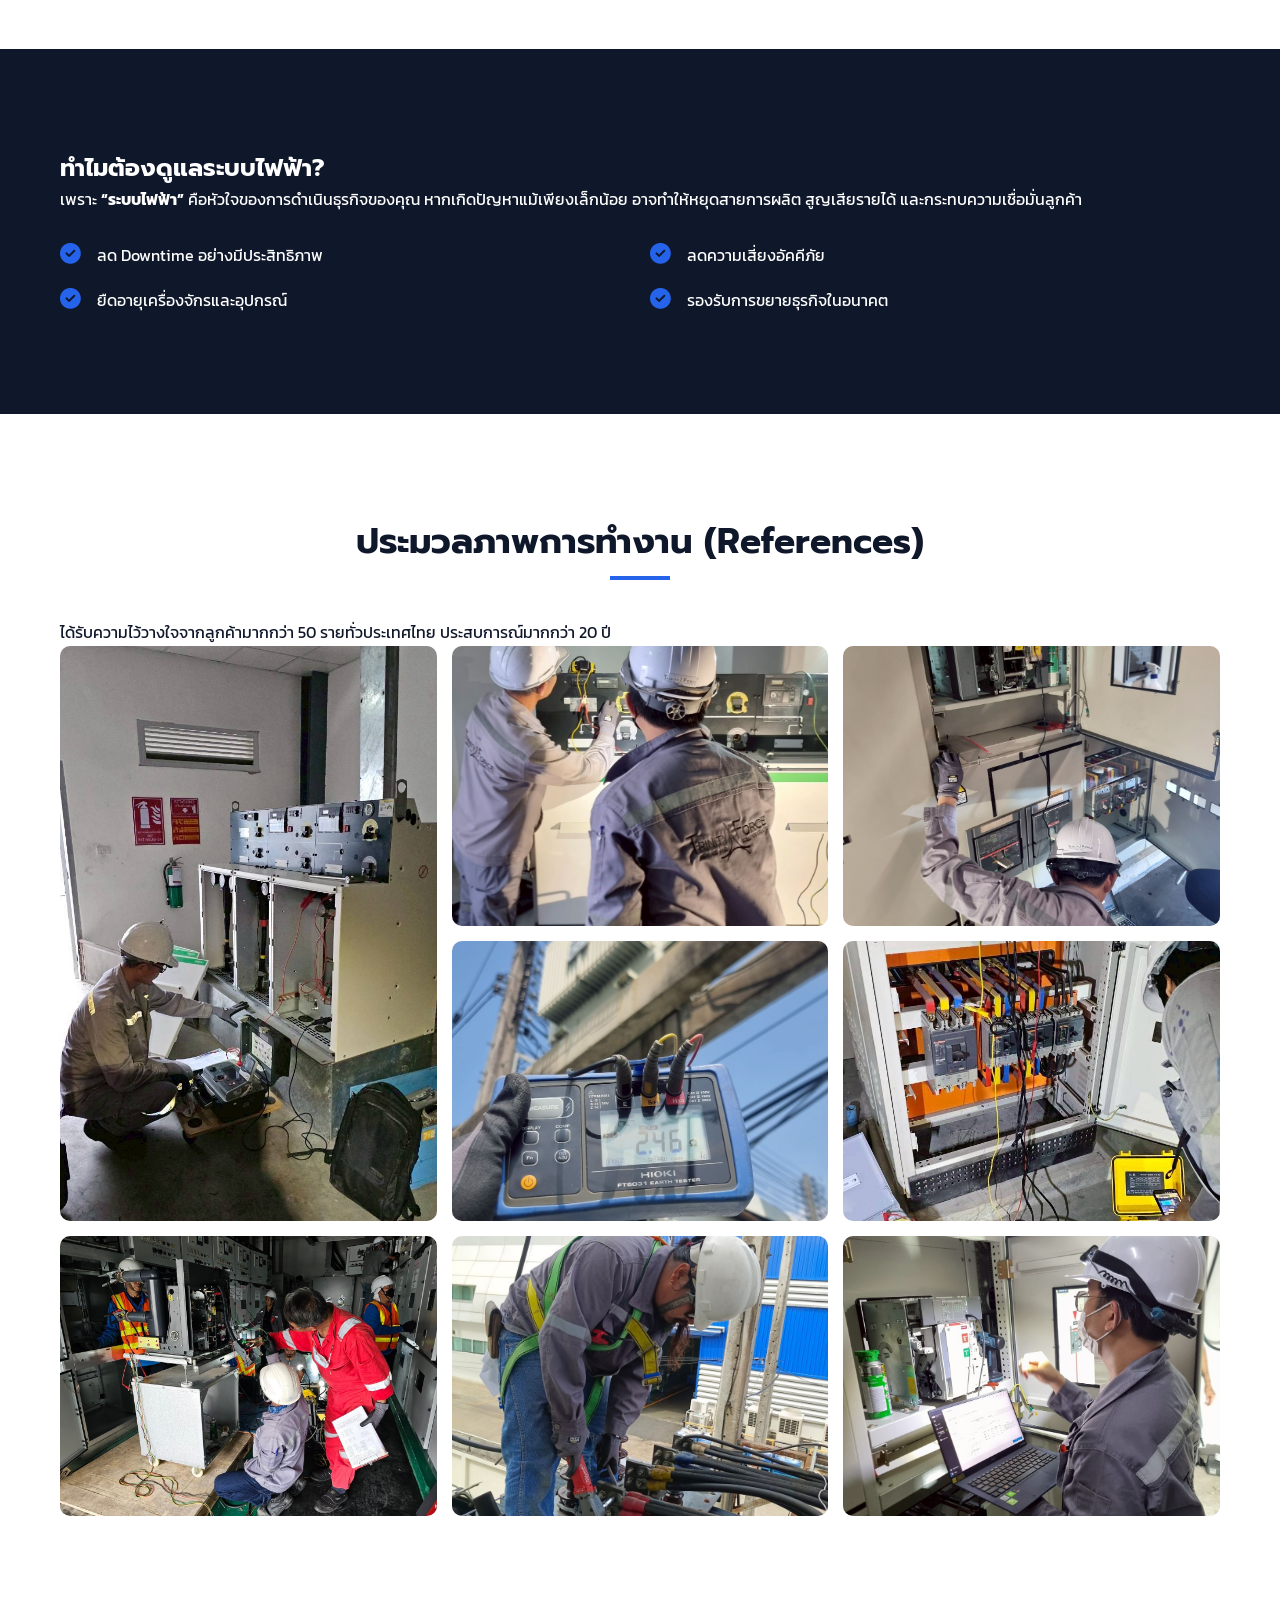
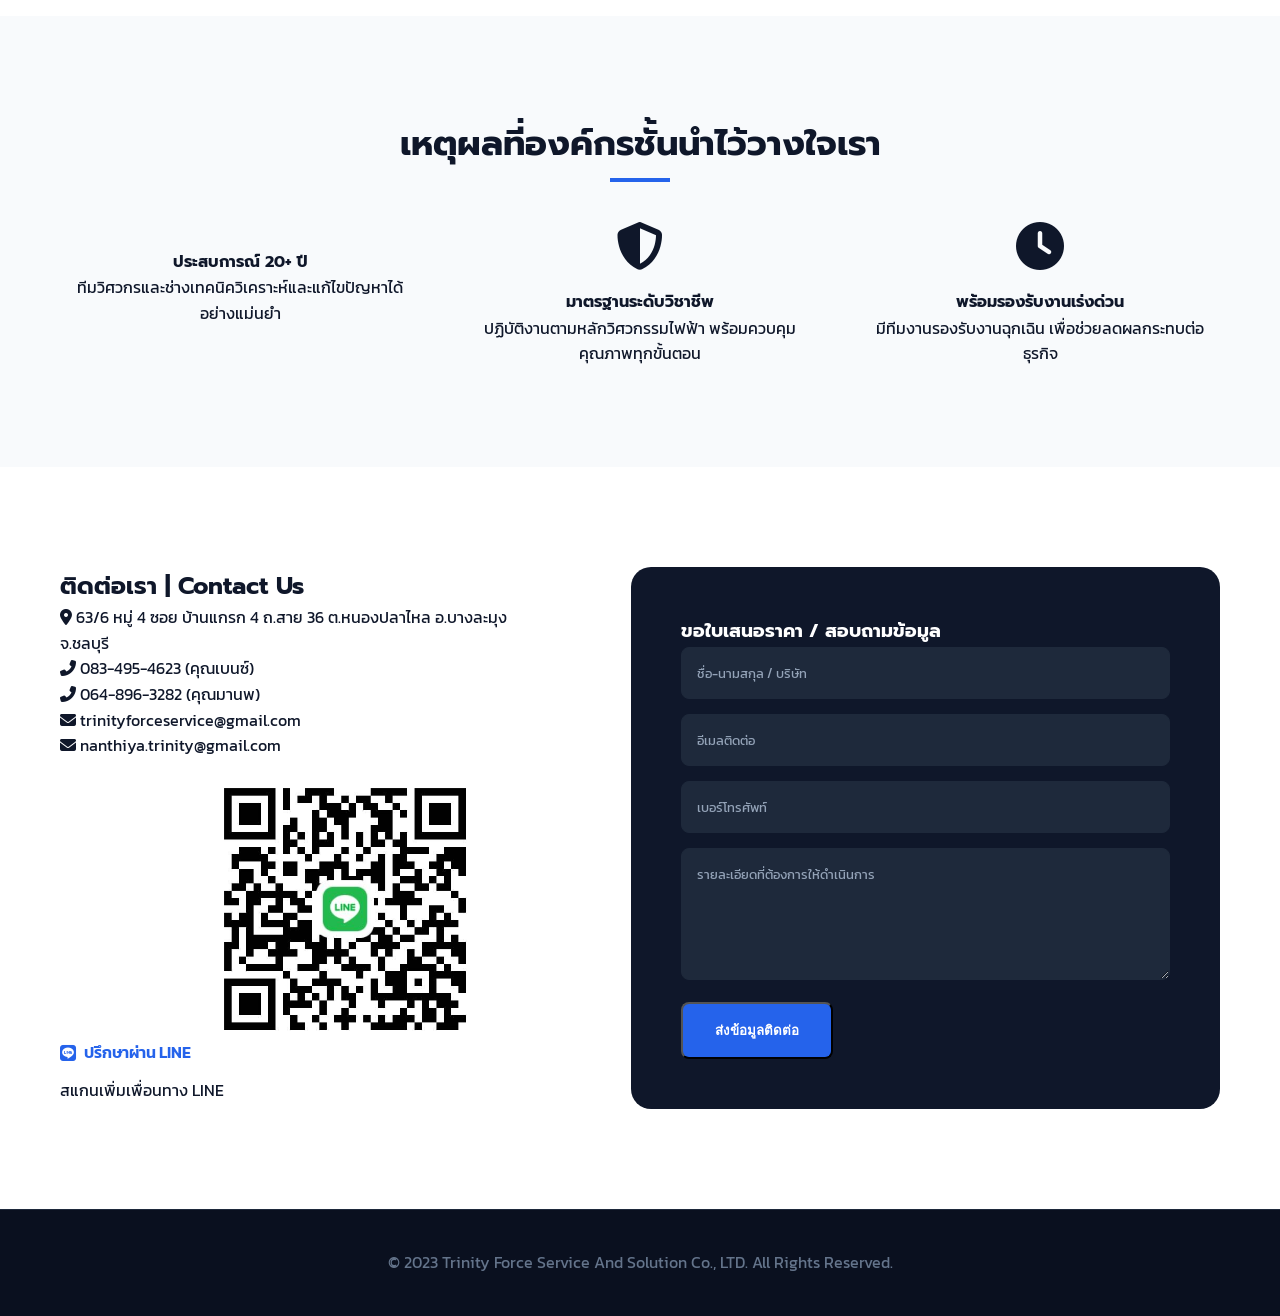
==== commit 52f7f72c: "update" ====
--- a/index.html
+++ b/index.html
@@ -20,7 +20,7 @@
 <body>
 
     <!-- Floating LINE Button -->
-    <a href="https://www.trinityforceservice.com" class="floating-line" target="_blank">
+    <a href="https://line.me/ti/p/jBaDkASdV4" class="floating-line" target="_blank" rel="noopener noreferrer">
         <i class="fab fa-line"></i>
         <span>ปรึกษาผ่าน LINE</span>
     </a>
@@ -30,8 +30,7 @@
     <div class="container nav-container">
 
         <div class="logo">
-            <span class="brand-main">TRINITY FORCE</span>
-            <span class="brand-sub">SERVICE AND SOLUTION</span>
+            <img src="logo.png" alt="Trinity Force Service and Solution" class="brand-logo">
         </div>
 
         <ul class="nav-links">
@@ -63,7 +62,7 @@
             <p>บริการติดตั้ง ซ่อมแซม บำรุงรักษา และตรวจสอบระบบไฟฟ้า (PM) มาตรฐานวิศวกรรมสากล สำหรับโรงงาน คลังสินค้า และอาคารพาณิชย์ขนาดใหญ่ทั่วประเทศไทย</p>
             <div class="hero-btns">
                 <a href="#contact" class="btn btn-primary">ขอใบเสนอราคา</a>
-                <a href="https://line.me/ti/p/~YOUR_LINE_ID"class="btn btn-line"target="_blank"><i class="fab fa-line"></i>ติดต่อผ่าน LINE</a>
+                <a href="https://line.me/ti/p/jBaDkASdV4" class="btn btn-line" target="_blank" rel="noopener noreferrer"><i class="fab fa-line"></i>ติดต่อผ่าน LINE</a>
             </div>
         </div>
     </header>
@@ -242,11 +241,12 @@
                         <p><i class="fas fa-phone-alt"></i> 083-495-4623 (คุณเบนซ์)</p>
                         <p><i class="fas fa-phone-alt"></i> 064-896-3282 (คุณมานพ)</p>
                     </div>
-                    <p><i class="fas fa-envelope"></i> trinityforceservice@gmail.com</p>
+                    <p><i class="fas fa-envelope"></i> <a href="mailto:trinityforceservice@gmail.com">trinityforceservice@gmail.com</a></p>
+                    <p><i class="fas fa-envelope"></i> <a href="mailto:nanthiya.trinity@gmail.com">nanthiya.trinity@gmail.com</a></p>
                 </div>
                 <div class="qr-code">
-<a href="https://line.me/ti/p/~YOUR_LINE_ID"class="floating-line"target="_blank"><i class="fab fa-line"></i><span>ปรึกษาผ่าน LINE</span></a>                        <img src="Line.jpg" alt="Line QR" width="300" height="300">
-                </a>
+                    <a href="https://line.me/ti/p/jBaDkASdV4" class="contact-line-link" target="_blank" rel="noopener noreferrer"><i class="fab fa-line"></i> ปรึกษาผ่าน LINE</a>
+                    <img src="Line.jpg" alt="Line QR" width="300" height="300">
                     <p>สแกนเพิ่มเพื่อนทาง LINE</p>
                 </div>
             </div>
@@ -270,4 +270,4 @@
     </footer>
 
 </body>
-</html>+</html>
--- a/style.css
+++ b/style.css
@@ -55,17 +55,13 @@
     align-items: center;
     width: 100%;
 }
-.logo .brand-main {
-    font-weight: 700;
-    font-size: 1.3rem;
-    color: var(--white);
+.brand-logo {
     display: block;
-}
-.logo .brand-sub {
-    font-size: 0.75rem;
-    color: var(--slate-light);
-    letter-spacing: 1px;
-    font-weight: 500;
+    width: 200px;
+    height: 100px;
+    object-fit: contain;
+    border-radius: 6px;
+    padding: 5px 9px;
 }
 .nav-links {
     display: flex;
@@ -371,6 +367,24 @@
 .contact-form textarea::placeholder {
     color: var(--slate-light);
 }
+.contact-details a {
+    color: var(--navy);
+    text-decoration: none;
+}
+.contact-details a:hover {
+    color: var(--accent);
+    text-decoration: underline;
+}
+.contact-line-link {
+    display: inline-flex;
+    align-items: center;
+    gap: 8px;
+    margin: 18px 0 12px;
+    color: var(--accent);
+    font-weight: 600;
+    text-decoration: none;
+}
+.contact-line-link:hover { color: var(--accent-hover); }
 
 /* ===================== Floating LINE Button ===================== */
 .floating-line {
@@ -427,4 +441,4 @@
     .floating-line i {
         font-size: 1.3rem;
     }
-}+}
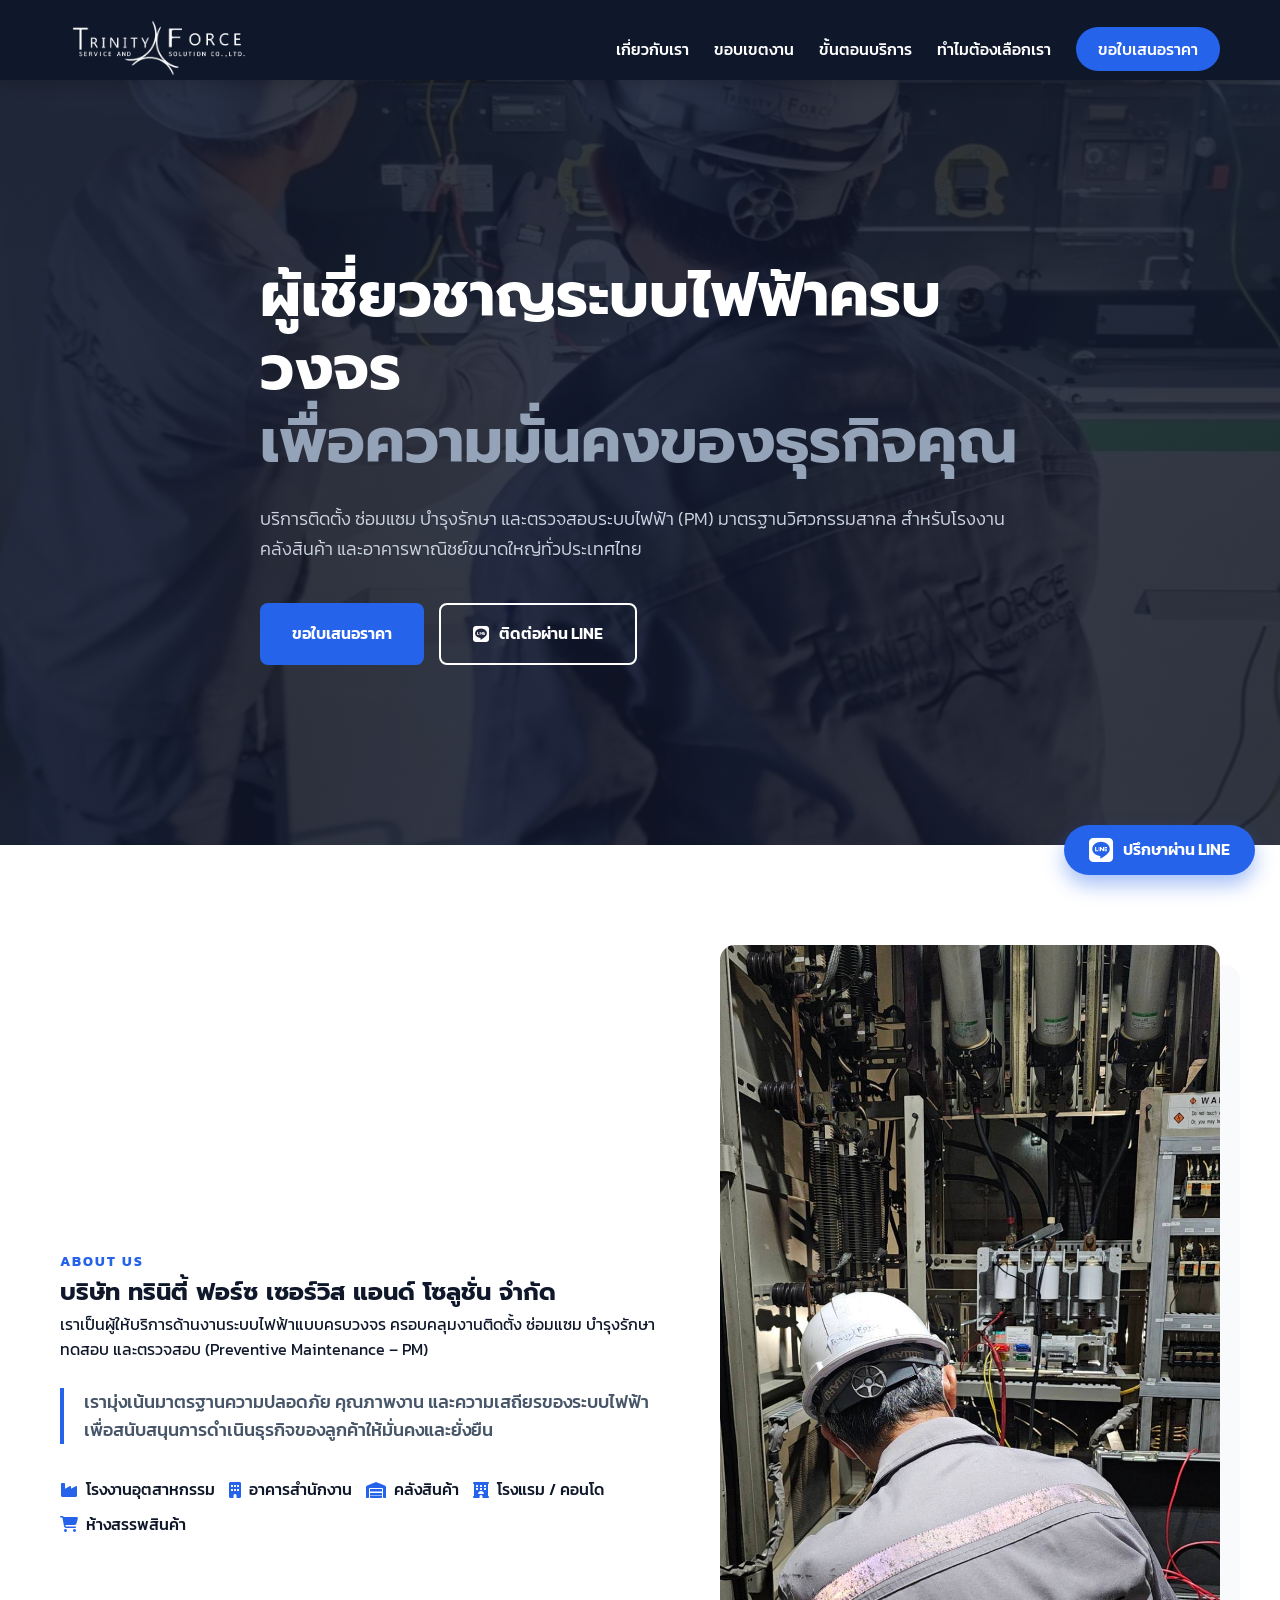
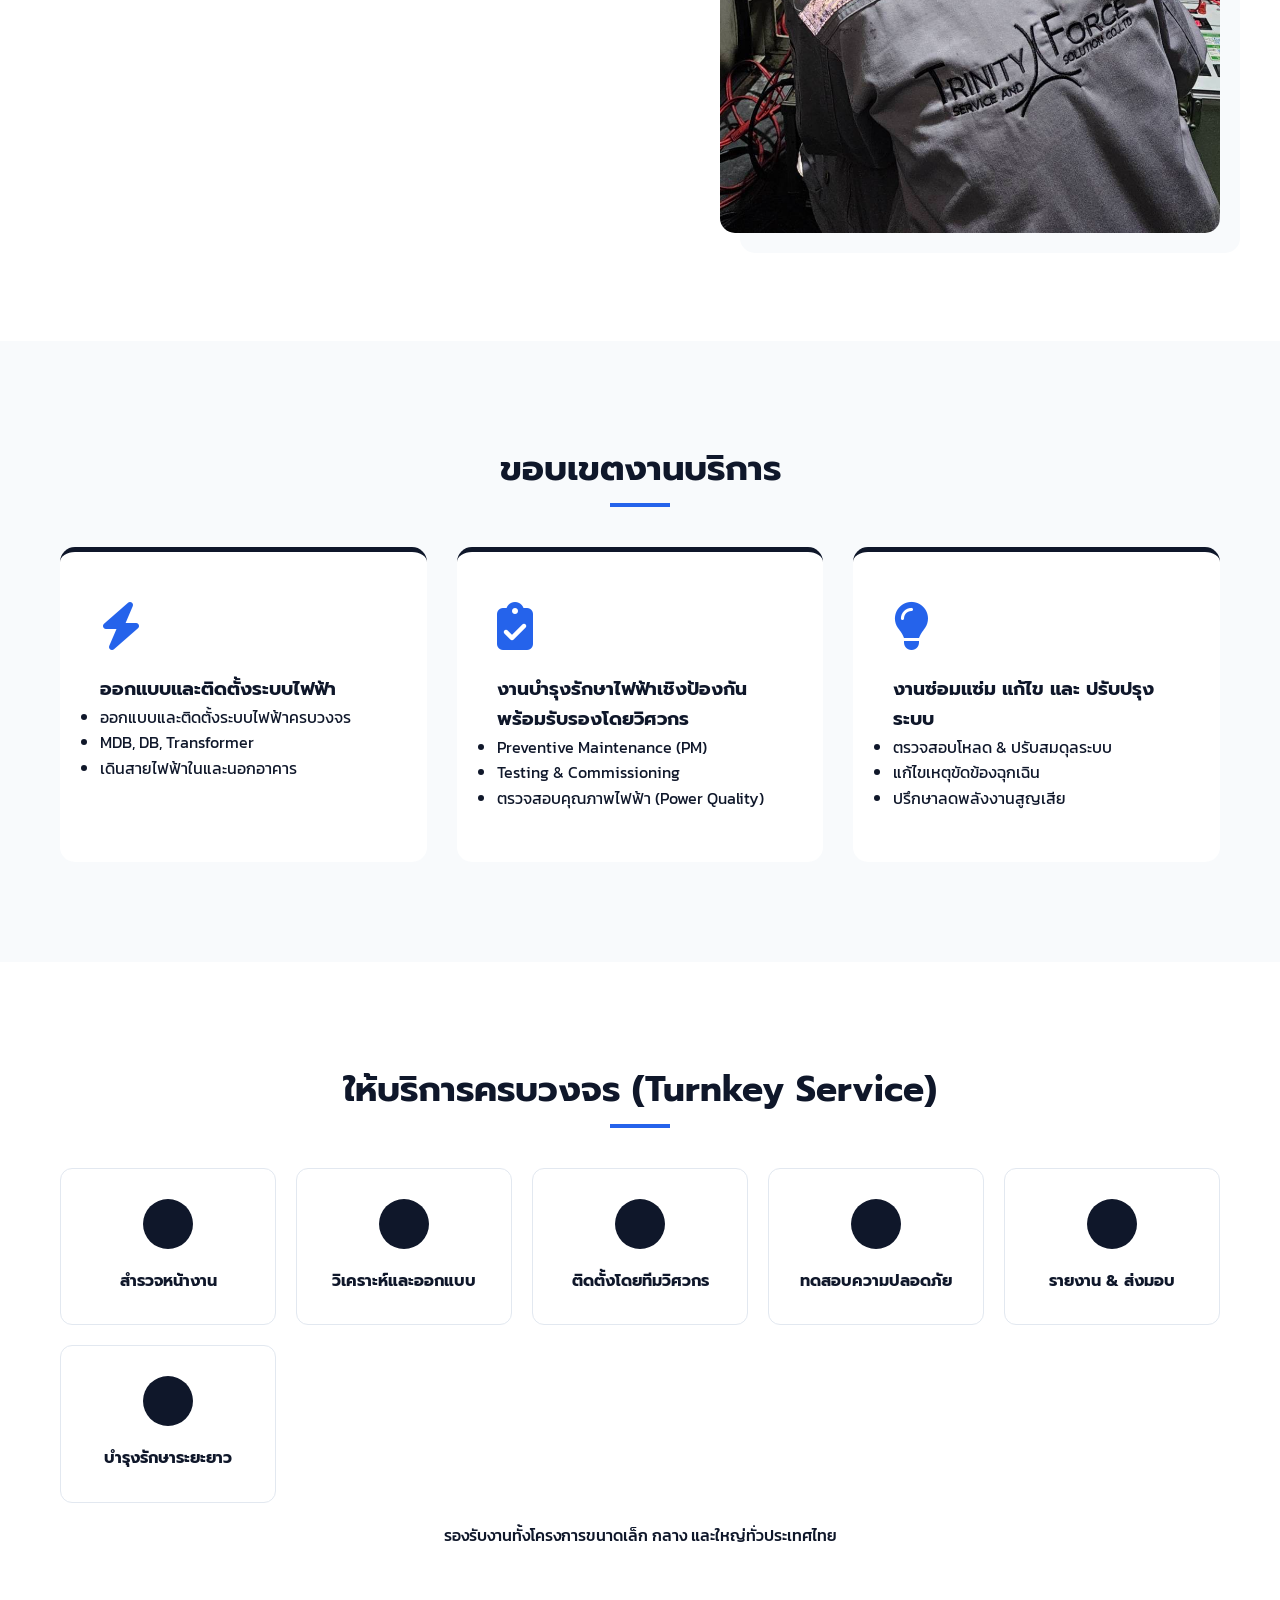
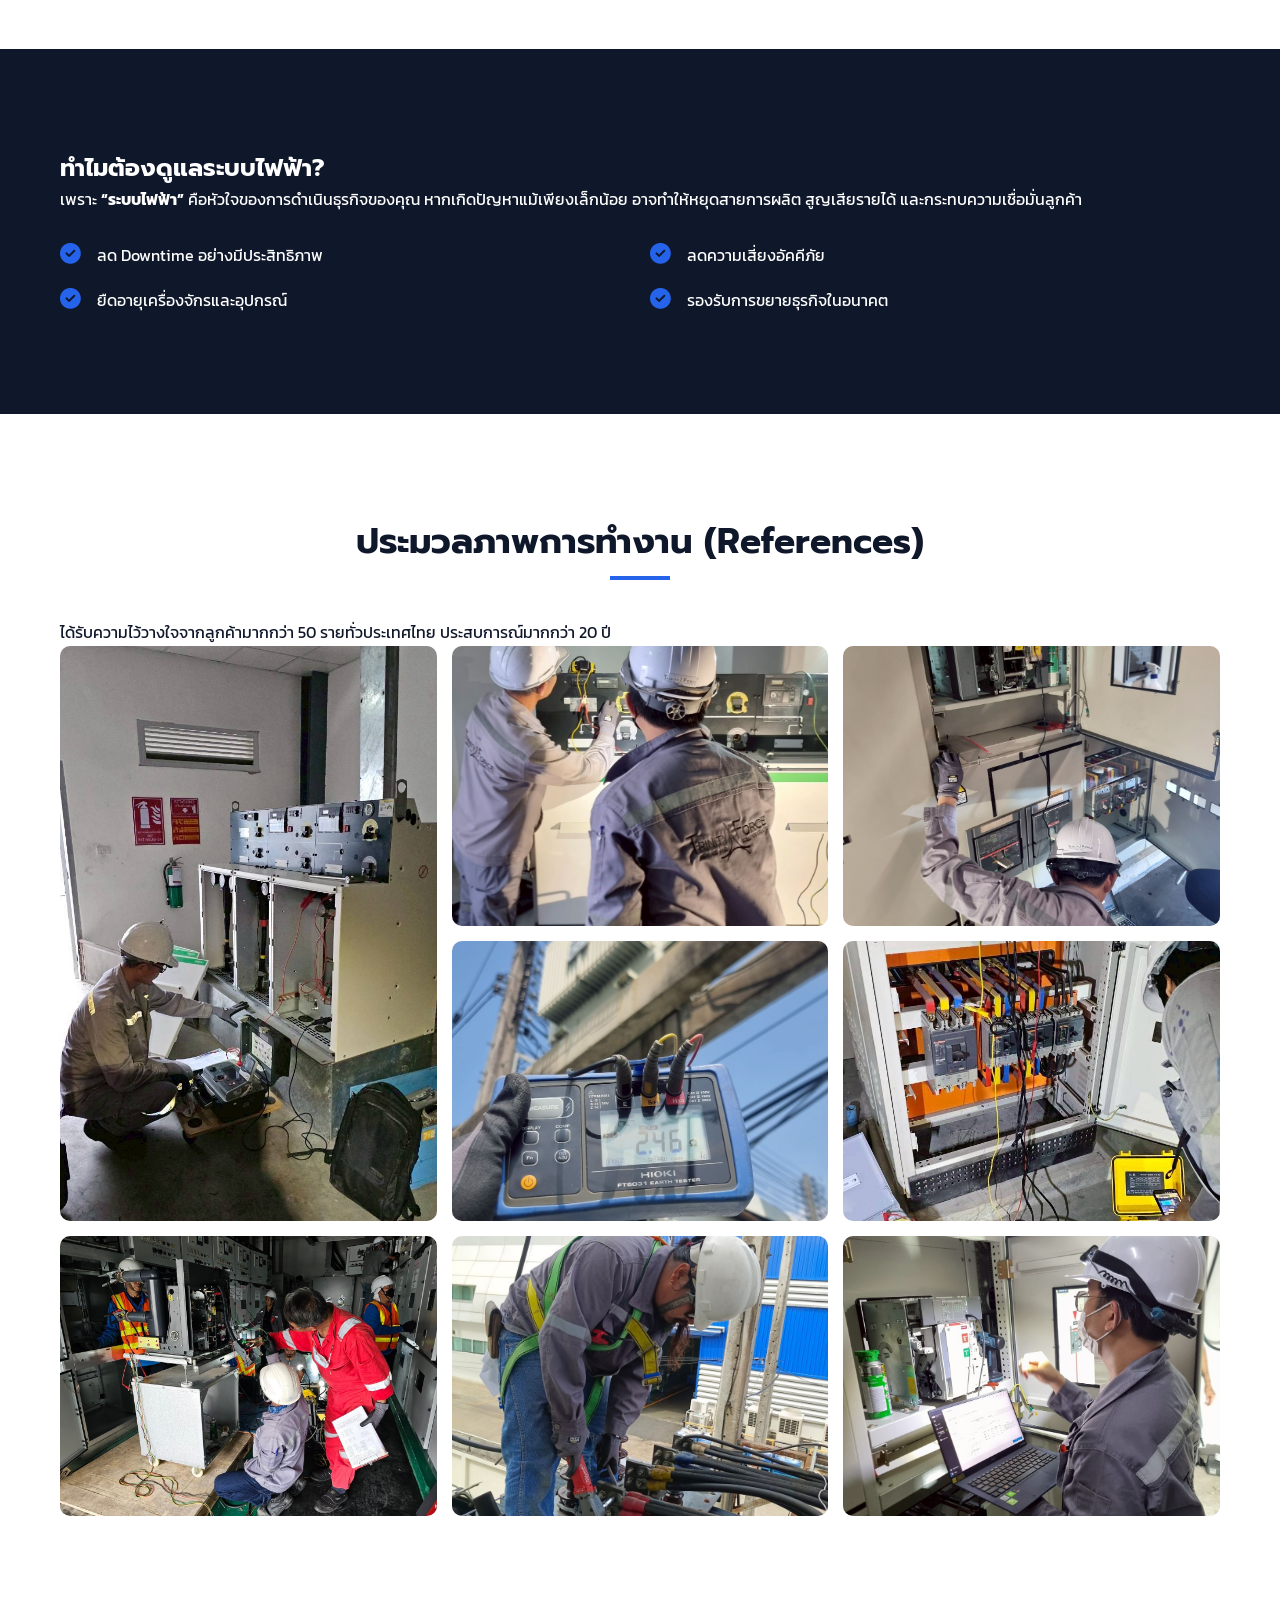
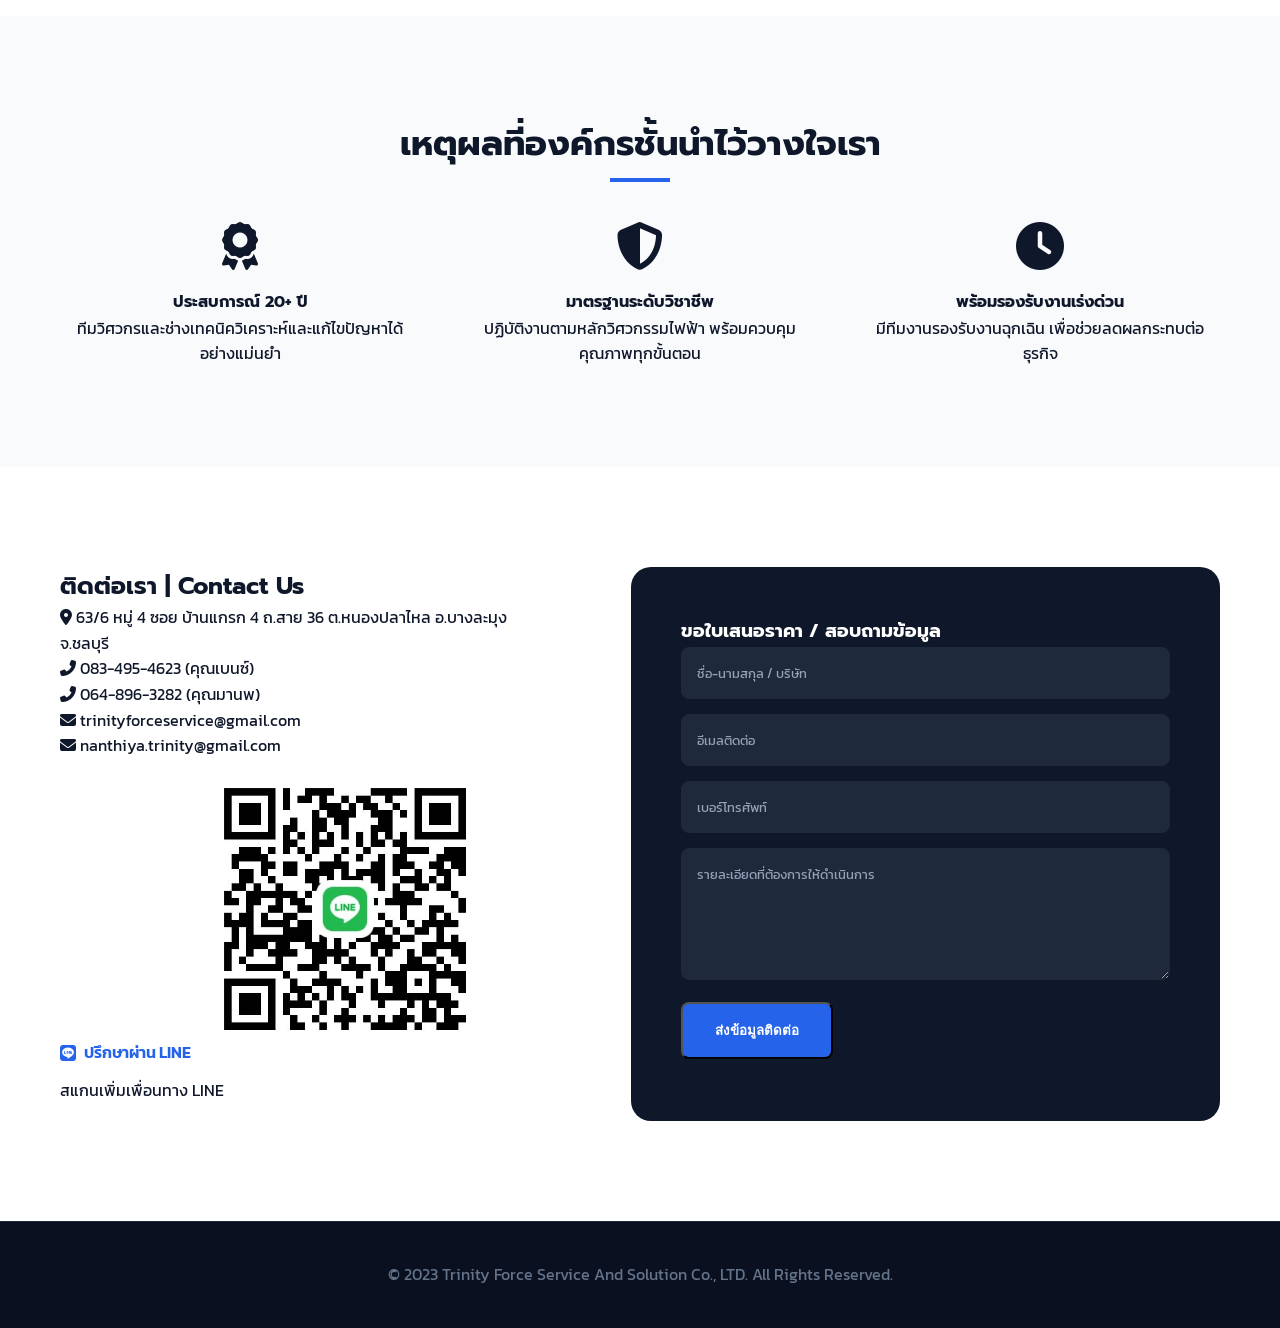
==== commit caa79ae9: "แก้ไอคอนประสบการณ์ 20+ ปี และเชื่อมฟอร์มติดต่อให้ส่งอีเมลอัตโนมัติ" ====
--- a/index.html
+++ b/index.html
@@ -212,7 +212,7 @@
             <h2 class="section-title">เหตุผลที่องค์กรชั้นนำไว้วางใจเรา</h2>
             <div class="reasons-grid">
                 <div class="reason">
-                    <i class="fas fa-user-expert"></i>
+                    <i class="fas fa-award"></i>
                     <h4>ประสบการณ์ 20+ ปี</h4>
                     <p>ทีมวิศวกรและช่างเทคนิควิเคราะห์และแก้ไขปัญหาได้อย่างแม่นยำ</p>
                 </div>
@@ -252,12 +252,16 @@
             </div>
             <div class="contact-form">
                 <h3>ขอใบเสนอราคา / สอบถามข้อมูล</h3>
-                <form>
-                    <input type="text" placeholder="ชื่อ-นามสกุล / บริษัท" required>
-                    <input type="email" placeholder="อีเมลติดต่อ">
-                    <input type="tel" placeholder="เบอร์โทรศัพท์" required>
-                    <textarea placeholder="รายละเอียดที่ต้องการให้ดำเนินการ" rows="5"></textarea>
-                    <button type="submit" class="btn btn-primary full-btn">ส่งข้อมูลติดต่อ</button>
+                <form id="contactForm">
+                    <input type="text" name="name" placeholder="ชื่อ-นามสกุล / บริษัท" required>
+                    <input type="email" name="email" placeholder="อีเมลติดต่อ">
+                    <input type="tel" name="phone" placeholder="เบอร์โทรศัพท์" required>
+                    <textarea name="message" placeholder="รายละเอียดที่ต้องการให้ดำเนินการ" rows="5" required></textarea>
+                    <input type="hidden" name="_subject" value="มีลูกค้าติดต่อผ่านเว็บไซต์ Trinity Force">
+                    <input type="hidden" name="_captcha" value="false">
+                    <input type="hidden" name="_template" value="table">
+                    <button type="submit" class="btn btn-primary full-btn" id="contactSubmitBtn">ส่งข้อมูลติดต่อ</button>
+                    <p id="contactFormStatus" class="form-status"></p>
                 </form>
             </div>
         </div>
@@ -269,5 +273,45 @@
         </div>
     </footer>
 
+    <!-- Contact form submission (sends to email via FormSubmit, no backend needed) -->
+    <script>
+        const contactForm = document.getElementById('contactForm');
+        const contactSubmitBtn = document.getElementById('contactSubmitBtn');
+        const contactFormStatus = document.getElementById('contactFormStatus');
+
+        contactForm.addEventListener('submit', function (e) {
+            e.preventDefault();
+
+            contactSubmitBtn.disabled = true;
+            contactSubmitBtn.textContent = 'กำลังส่ง...';
+            contactFormStatus.textContent = '';
+            contactFormStatus.className = 'form-status';
+
+            const formData = new FormData(contactForm);
+
+            fetch('https://formsubmit.co/ajax/trinityforceservice@gmail.com', {
+                method: 'POST',
+                headers: { 'Accept': 'application/json' },
+                body: formData
+            })
+                .then((response) => response.json())
+                .then(() => {
+                    alert('ส่งข้อมูลติดต่อเรียบร้อยแล้ว ทางเราจะติดต่อกลับโดยเร็วที่สุด');
+                    contactFormStatus.textContent = 'ส่งข้อมูลเรียบร้อยแล้ว ✅';
+                    contactFormStatus.classList.add('success');
+                    contactForm.reset();
+                })
+                .catch(() => {
+                    alert('ส่งข้อมูลไม่สำเร็จ กรุณาลองใหม่อีกครั้ง หรือติดต่อทางเบอร์โทรศัพท์');
+                    contactFormStatus.textContent = 'เกิดข้อผิดพลาด กรุณาลองใหม่อีกครั้ง ❌';
+                    contactFormStatus.classList.add('error');
+                })
+                .finally(() => {
+                    contactSubmitBtn.disabled = false;
+                    contactSubmitBtn.textContent = 'ส่งข้อมูลติดต่อ';
+                });
+        });
+    </script>
+
 </body>
 </html>
--- a/style.css
+++ b/style.css
@@ -367,6 +367,18 @@
 .contact-form textarea::placeholder {
     color: var(--slate-light);
 }
+.form-status {
+    margin-top: 12px;
+    font-family: 'Kanit';
+    font-size: 0.95rem;
+    text-align: center;
+}
+.form-status.success {
+    color: #4ade80;
+}
+.form-status.error {
+    color: #f87171;
+}
 .contact-details a {
     color: var(--navy);
     text-decoration: none;
